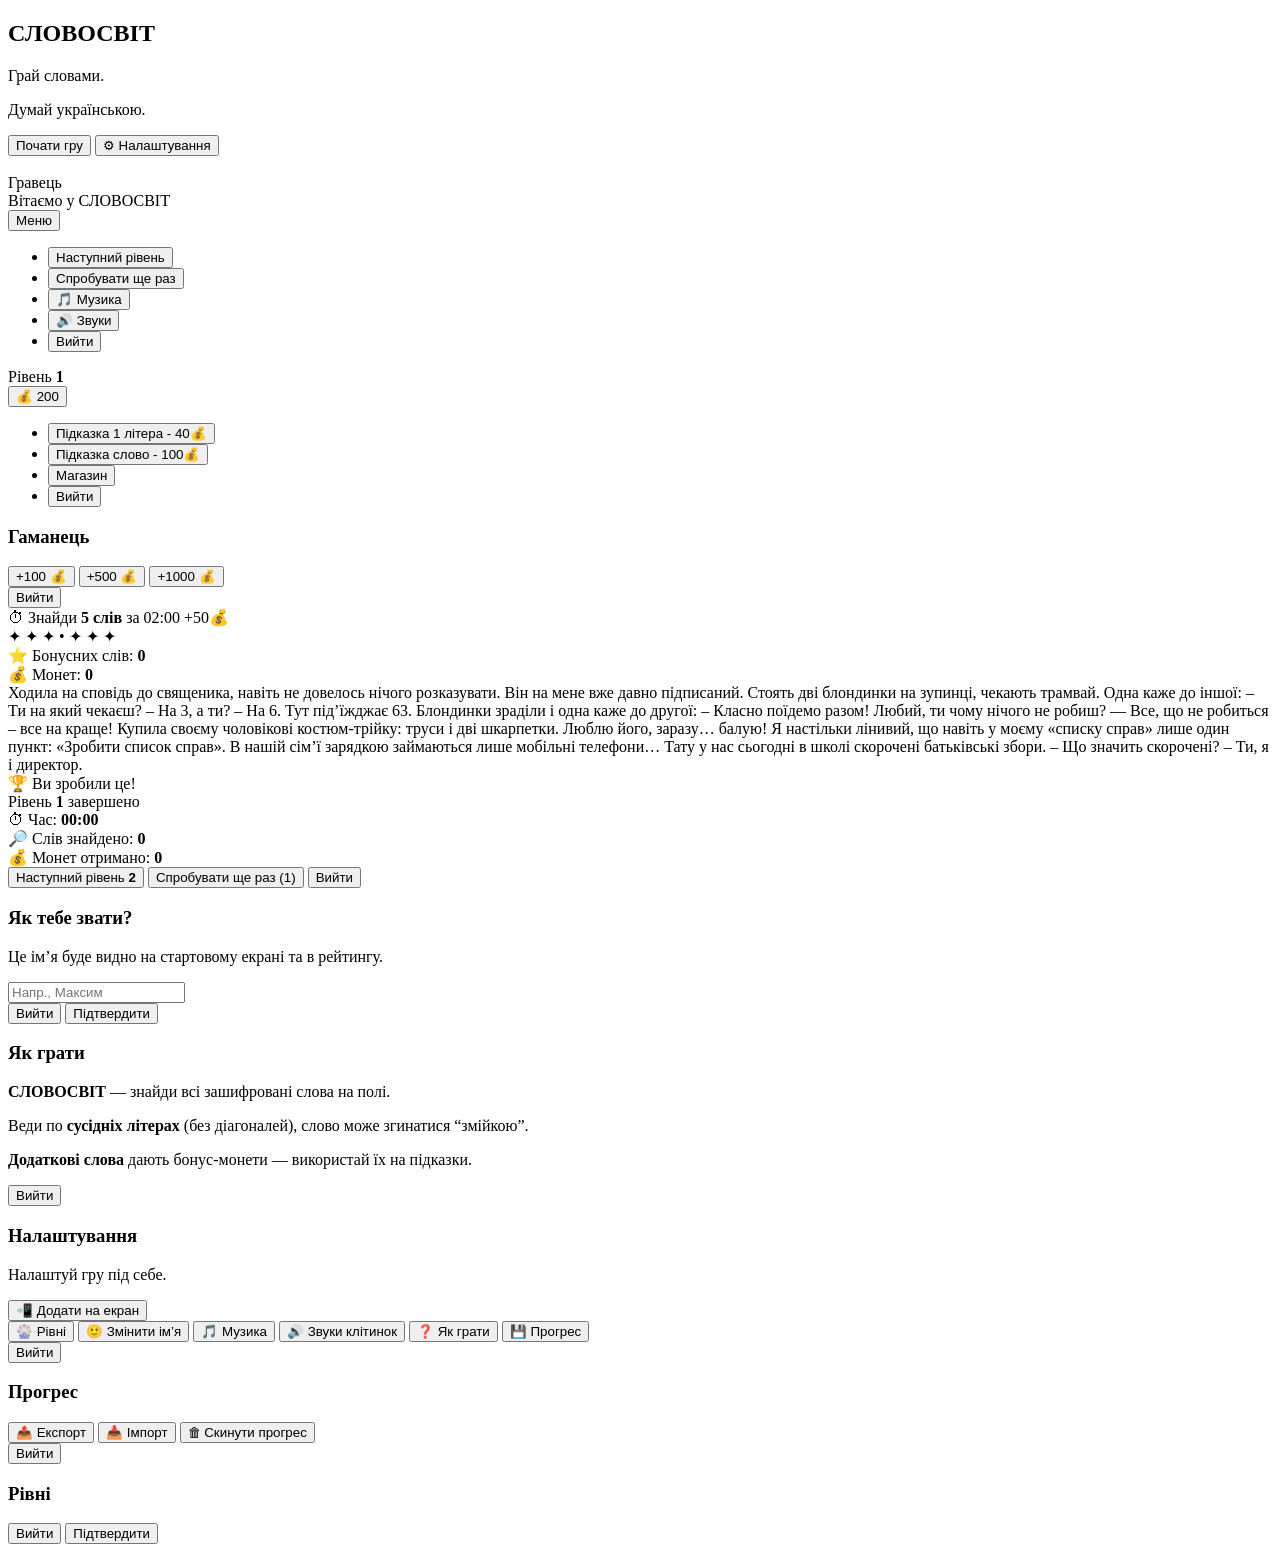
==== index.html @ f5adc212 "Add files via upload" ====
<!DOCTYPE html>
<html lang="uk">

<head>
  <base href="/slovosvit/">
  <link rel="manifest" href="manifest.json">
  <link rel="icon" href="icon-192-v2.png">
  <link rel="apple-touch-icon" href="icon-192-v2.png">
  <meta name="theme-color" content="#111111">
  <meta name="viewport" content="width=device-width, initial-scale=1, viewport-fit=cover">
  <meta name="mobile-web-app-capable" content="yes">
  <meta name="apple-mobile-web-app-status-bar-style" content="black">
  <meta charset="UTF-8">
  <title>СЛОВОСВІТ</title>
  <meta name="viewport" content="width=device-width, initial-scale=1">
  <link rel="stylesheet" href="./style.css">
</head>

<body>
  <main class="app" aria-label="СЛОВОСВІТ — гра з пошуку слів">
   
    <section id="menu-screen" class="screen active" aria-label="Головне меню">
      <div class="game-wrapper">

       
        <header class="menu-header">
          <div class="ornament ornament-top"></div>

          <h1 class="title">СЛОВОСВІТ</h1>

          <p class="subtitle line1">Грай словами.</p>
          <p class="subtitle line2">Думай українською.</p>
        </header>

        <nav class="menu-actions" aria-label="Меню дій">
          <div class="ornament"></div>

          <button id="startGameBtn" type="button" class="menu-btn primary">Почати гру</button>
          <button id="settingsBtn" type="button" class="menu-btn ghost"><span class="icon">⚙</span>
            Налаштування</button>
          <div class="ornament"></div>

        </nav>


       
        <section class="profile-card" aria-label="Профіль">

          <img src="./assets/ui/house.png" alt="" class="profile-house">

          <div class="profile-text">
            <div class="profile-name" id="playerName">Гравець</div>
            <div class="profile-sub">Вітаємо у СЛОВОСВІТ</div>
          </div>

        </section>


        <div class="ornament ornament-bottom"></div>
      </div>
    </section>



    <section id="game-screen" class="screen">
      <div class="game-wrapper">
       
        <header class="panel top-bar">

          <div class="top-left">
            <button class="menu-btn chip top-mini">Меню</button>
            <ul class="dropdown">
              <li><button id="nextLevelBtn" class="btn">Наступний рівень</button></li>
              <li><button id="retryLevelBtn" class="btn">Спробувати ще раз</button></li>
              <li><button id="gameToggleMusicBtn" class="btn">🎵 Музика</button></li>
              <li><button id="gameToggleUiSoundBtn" class="btn">🔊 Звуки</button></li>
              <li><button id="exitBtn" class="exit-btn">Вийти</button></li>
            </ul>


          </div>
          <div class="level">
            Рівень&nbsp;<strong id="levelNum">1</strong>
          </div>


          <div class="top-right">
            <div class="coins-menu">
              <button class="coins-btn menu-btn chip top-mini">💰 <span id="coins">200</span></button>
              <ul class="dropdown">
                <li><button id="hintBtn" class="btn">Підказка 1 літера - 40💰</button></li>
                <li><button id="hintWordBtn" class="btn">Підказка слово - 100💰</button></li>
                <li><button id="shopBtn" class="btn">Магазин</button></li>
                <li><button id="exitBtn2" class="exit-btn">Вийти</button></li>
              </ul>


              <div id="shopModal" class="shop-pop hidden">
                <div class="shop-pop-card">
                  <h3>Гаманець</h3>

                  <div class="shop-list">
                    <button type="button" class="btn shop-pack" data-coins="100">
                      +100 💰
                    </button>

                    <button type="button" class="btn shop-pack" data-coins="500">
                      +500 💰
                    </button>

                    <button type="button" class="btn shop-pack" data-coins="1000">
                      +1000 💰
                    </button>
                  </div>

                  <div class="modal-actions">
                    <button id="closeShopBtn" type="button" class="exit-btn">Вийти</button>

                  </div>



                </div>
              </div>
        </header>

      
        <div class="panel goal" id="goalBlock">
          <div id="goalText" class="goal-row">
            <span class="goal-left">⏱ Знайди <strong>5 слів</strong> за</span>
            <span id="timer" class="goal-timer">02:00</span>
            <span class="goal-right">+50💰</span>
          </div>

        </div>


        <div id="bonusWordNotice" class="bonus-word-notice"></div>
        <div class="goal-ornament" aria-hidden="true">
          <div class="goal-ornament__track">
            ✦ ✦ ✦
            <span class="sep" id="gridSep">•</span>
            ✦ ✦ ✦
          </div>
        </div>

        <div class="game-card">
          <div id="grid" class="grid"></div>
        </div>

        <div class="goal-stats">
          <div class="stat">⭐ Бонусних слів: <strong id="bonusWordsFound">0</strong></div>
          <div class="stat">💰 Монет: <strong id="coinsEarned">0</strong></div>
        </div>


      
        <div class="ad-space">
          <div class="ticker">
            <div class="ticker__track" id="adTickerTrack">
              <span>Ходила на сповідь до священика, навіть не довелось нічого розказувати. Він на мене вже давно
                підписаний.</span>
              <span>Стоять дві блондинки на зупинці, чекають трамвай. Одна каже до іншої: – Ти на який чекаєш? – На 3, а
                ти? – На 6. Тут під’їжджає 63. Блондинки зраділи і одна каже до другої: – Класно поїдемо разом!</span>
              <span>Любий, ти чому нічого не робиш? — Все, що не робиться – все на краще!</span>
              <span>Купила своєму чоловікові костюм-трійку: труси і дві шкарпетки. Люблю його, заразу… балую!</span>
              <span>Я настільки лінивий, що навіть у моєму «списку справ» лише один пункт: «Зробити список
                справ».</span>
              <span>В нашій сім’ї зарядкою займаються лише мобільні телефони…</span>
              <span>Тату у нас сьогодні в школі скорочені батьківські збори. – Що значить скорочені? – Ти, я і
                директор.</span>
            </div>
          </div>
        </div>

      </div>
    </section>

  
    <section id="result-screen" class="screen" aria-label="Результат рівня">
      <div class="game-wrapper">
        <div class="result-wrapper">

          <div class="result-title">
            <div class="result-title-main">🏆 Ви зробили це!</div>
            <div class="result-level-done">Рівень <strong id="resultLevelNum">1</strong> завершено</div>
          </div>

          <div class="result-stats">
            <div class="row"><span>⏱ Час:</span> <strong id="resultTime">00:00</strong></div>
            <div class="row"><span>🔎 Слів знайдено:</span> <strong id="resultFound">0</strong></div>
            <div class="row"><span>💰 Монет отримано:</span> <strong id="resultEarned">0</strong></div>
          </div>

          <div class="result-actions">
            <button id="resultNextBtn" class="menu-btn primary result-big">
              Наступний рівень <strong id="resultNextLevelNum">2</strong>
            </button>
            <button id="resultRetryBtn" class="menu-btn ghost result-secondary">
              Спробувати ще раз (<span id="resultRetryLevelNum">1</span>)
            </button>
            <button id="resultExitBtn" class="exit-btn">Вийти</button>
          </div>

        </div>

        <div class="ad-space"></div>
    </section>

    </main>

    <audio id="bgm" preload="auto"></audio>

    <script type="module" src="./main.js"></script>

  <div id="nameModal" class="modal hidden" role="dialog" aria-modal="true" aria-label="Введіть ім’я">
    <div class="modal-card">
      <h3>Як тебе звати?</h3>
      <p>Це ім’я буде видно на стартовому екрані та в рейтингу.</p>

      <input id="nameInput" type="text" placeholder="Напр., Максим" maxlength="20" />
      <div class="modal-actions">
        <button id="cancelNameBtn" type="button" class="exit-btn">Вийти</button>

        <button id="saveNameBtn" class="menu-btn primary small">Підтвердити</button>
      </div>
    </div>

  </div>

  <div id="howToPlayModal" class="modal hidden" role="dialog" aria-modal="true" aria-label="Як грати">
    <div class="modal-card">
      <h3>Як грати</h3>

      <p><strong>СЛОВОСВІТ</strong> — знайди всі зашифровані слова на полі.</p>

      <p>
        Веди по <strong>сусідніх літерах</strong> (без діагоналей),
        слово може згинатися “змійкою”.
      </p>

      <p>
        <strong>Додаткові слова</strong> дають бонус-монети —
        використай їх на підказки.
      </p>

      <div class="modal-actions">
        <button id="closeHowToPlayBtn" type="button" class="exit-btn">Вийти</button>
      </div>
    </div>
  </div>


  <div id="settingsModal" class="modal hidden" role="dialog" aria-modal="true" aria-label="Налаштування">
    <div class="modal-card">
      <h3>Налаштування</h3>
      <p>Налаштуй гру під себе.</p>
      <button id="installBtn" type="button" class="menu-btn ghost">
        📲 Додати на екран
      </button>

      <div class="settings-list">
        <button id="levelsBtn" type="button" class="btn">🎡 Рівні</button>
        <button id="changeNameBtn" type="button" class="btn">🙂 Змінити ім’я</button>
        <button id="toggleMusicBtn" type="button" class="btn">
          🎵 Музика
        </button>

        <button id="toggleUiSoundBtn" type="button" class="btn">
          🔊 Звуки клітинок
        </button>

        <button id="howToPlayBtn" type="button" class="btn">❓ Як грати</button>
        <button id="progressBtn" type="button" class="btn">
          💾 Прогрес
        </button>
      </div>


      <div class="modal-actions">
        <button id="closeSettingsBtn" class="exit-btn">Вийти</button>

      </div>
    </div>
  </div>
  <div id="progressModal" class="modal hidden">
    <div class="modal-card">
      <h3>Прогрес</h3>

      <div class="settings-list">
        <button id="exportProgressBtn" class="btn">📤 Експорт</button>
        <button id="importProgressBtn" class="btn">📥 Імпорт</button>
        <button id="resetProgressBtn" class="btn">🗑 Скинути прогрес</button>
        <input id="importProgressInput" type="file" accept="application/json,.json" hidden>
      </div>

      <div class="modal-actions">
        <button id="closeProgressModal" class="exit-btn">Вийти</button>
      </div>
    </div>
  </div>


  <div id="levelWheelModal" class="modal hidden" role="dialog" aria-modal="true" aria-label="Вибір рівня">
    <div class="modal-card">
      <h3>Рівні</h3>

      <div id="levelWheel" class="level-wheel"></div>

      <div class="modal-actions">
        <button id="closeLevelWheelBtn" type="button" class="exit-btn">Вийти</button>
        <button id="confirmLevelBtn" type="button" class="menu-btn primary small">Підтвердити</button>
      </div>
    </div>
  </div>

</body>

</html>
---- style.css ----
/* =========================================================
   RESET / BASE
   Базові налаштування для всієї гри
   ========================================================= */

* {
  box-sizing: border-box;
  -webkit-tap-highlight-color: transparent;

}

html {
  overflow-y: scroll;
}

body {
  margin: 0;
  font-family: system-ui, -apple-system, BlinkMacSystemFont, sans-serif;
  background: #ffffff;
  color: #020617;
  overflow-x: hidden;
}




/* =========================================================
   BUTTONS (базовий стиль кнопок)
   ========================================================= */
button {
  border: none;
  font: inherit;
  cursor: pointer;
  background: none;
  color: inherit;
}



.top-mini {
  width: 110px;
  min-width: 110px;
  text-align: center;
  font-variant-numeric: tabular-nums;
}


button:active {
  transform: scale(0.96);
}

/* =========================================================
   APP / SCREENS
   ========================================================= */

.app {
  min-height: 100svh;

}

.screen {
  display: none;
  width: 100%;
  padding: 0;
}

.screen.active {
  display: flex;
  justify-content: center;
  align-items: stretch;
  min-height: 100svh;
}

.coin-fly {
  position: fixed;
  left: 0;
  top: 0;
  z-index: 9999;
  pointer-events: none;

  will-change: transform, opacity;
  transform: translate(0, 0);
}



@media (max-width: 520px) {

  #menu-screen .game-wrapper,
  #game-screen .game-wrapper,
  #result-screen .game-wrapper {
    min-height: 100svh;
    height: 100svh;
  }

  header.panel {
    flex: 0 0 auto;
  }

  .panel.goal {
    flex: 0 0 auto;
  }

  .game-card {
    flex: 1 1 auto;
    display: flex;
    align-items: center;
    justify-content: center;
  }

  .ad-space {
    flex: 0 0 56px;
  }
}

.goal-reward {
  margin-left: 8px;
  font-weight: 800;
  color: #1f334a;
  opacity: 0.9;
}


@media (min-width: 521px) {

  #menu-screen .game-wrapper,
  #game-screen .game-wrapper,
  #result-screen .game-wrapper {
    height: min(92svh, 760px);
    max-height: min(92svh, 760px);
  }

  header.panel {
    flex: 0 0 auto;
  }

  .panel.goal {
    flex: 0 0 auto;
  }

  .goal-stats {
    flex: 0 0 auto;
  }

  .ad-space {
    flex: 0 0 56px;
  }

  .game-card {
    flex: 1 1 auto;
    display: flex;
    align-items: center;
    justify-content: center;
  }
}



/* =========================================================
   TOP BAR
   ========================================================= */
header.panel {
  padding: 14px;

  display: flex;
  align-items: center;
  justify-content: space-between;
}

.top-left,
.top-right {
  display: flex;
  align-items: center;
  gap: 10px;
  position: relative;
}

/* =========================================================
   DROPDOWN MENUS
   ========================================================= */

.dropdown {
  position: absolute;
  top: calc(100% + 10px);

  background: url("./assets/ui/Menu_Finish1.png") center / 100% 100% no-repeat;
  border: none;
  border-radius: 22px;

  padding: 14px 14px;
  list-style: none;
  margin: 0;

  box-shadow: 0 18px 36px rgba(0, 0, 0, 0.22);
  z-index: 9999;


  width: clamp(240px, 72vw, 340px);

  opacity: 0;
  transform: translateY(-6px);
  pointer-events: none;
  transition: opacity 0.12s ease, transform 0.12s ease;
}

.dropdown .exit-btn {
  width: 160px;
  margin-top: 6px;
}



.top-left.open>.dropdown {
  left: 0;
  opacity: 1;
  transform: translateY(0);
  pointer-events: auto;
}

.coins-menu.open>.dropdown {
  right: 0;
  opacity: 1;
  transform: translateY(0);
  pointer-events: auto;
}

.dropdown li {
  margin: 4px 0;
}

/* =========================================================
   GOAL (ціль рівня)
   ========================================================= */

.panel.goal {
  padding: 10px 16px;
  background: transparent;
  border: none;
}

/* =========================================================
   GOAL ORNAMENT TICKER (бігуча стрічка орнаменту)
   ========================================================= */

.goal-ornament {
  height: 16px;
  margin-top: 4px;
  overflow: hidden;
  opacity: 0.35;
  position: relative;
  z-index: 1;
  pointer-events: none;
}

.goal-ornament__track {
  white-space: nowrap;
  will-change: transform;
  animation: goalOrnamentMove 9s linear infinite;
  padding-left: 100%;
  font-weight: 900;
  letter-spacing: 2px;
  color: #1f334a;
}

.goal-ornament__track .sep {
  margin: 0 18px;
  opacity: 0.6;
}

@keyframes goalOrnamentMove {
  0% {
    transform: translateX(0);
  }

  100% {
    transform: translateX(-100%);
  }
}


.panel.goal:has(#goalText:not(:empty)) .goal-ornament,
.panel.goal:has(#bonusWordNotice.show) .goal-ornament {
  opacity: 0;
}


.goal #goalText {
  transition: opacity 0.3s ease;
}

.goal-done {
  display: inline-block;
  white-space: normal;

  line-height: 1.1;
  max-width: 100%;
}

@media (max-width: 520px) {
  .panel.goal {
    font-size: 15px;
    min-height: 48px;

  }

  .goal-done {
    display: block;
  }
}

@media (max-width: 520px) {
  .goal-stats {
    font-size: 13px;
  }
}


.panel.goal {
  transition: opacity .25s ease;
}

.goal-msg {
  margin-left: 6px;
  font-weight: 900;
  color: #1f334a;
}

.goal-row {
  display: inline-flex;
  align-items: center;
  justify-content: center;
  gap: 2px;
  white-space: nowrap;
}


.goal-left,
.goal-right {
  white-space: nowrap;
}

.goal-left {
  margin-right: 0;
}

.goal-right {
  margin-left: 0;
}




.goal-timer {
  width: 46px;

  text-align: center;
  font-variant-numeric: tabular-nums;
  font-weight: 900;
  color: #1f334a;
}


.bonus-word-notice {
  height: 30px;
  min-height: 30px;

  display: flex;
  align-items: center;
  justify-content: center;

  text-align: center;
  font-size: 16px;
  font-weight: 800;
  line-height: 1;

  color: #1f334a;
  opacity: 0;
  transition: opacity .2s ease;

  overflow: hidden;
  white-space: nowrap;
  text-overflow: ellipsis;
}

.goal-stats {
  display: grid;

  grid-template-columns: 1fr 1fr;

  gap: 10px;
  padding: 6px 14px 10px;
  font-size: 14px;
  font-weight: 800;
  color: #1f334a;
  opacity: 0.92;
}

.goal-stats .stat {
  width: 170px;
  height: 38px;
  margin: 0 auto;

  display: flex;
  align-items: center;
  justify-content: center;

  background: url("./assets/ui/goal-stats.png") no-repeat center/100% 100%;

  font-weight: 900;
  color: #1f334a;

  white-space: nowrap;
}



.bonus-word-notice.show {
  opacity: 1;
  text-shadow:
    0 0 6px rgba(37, 99, 235, 0.35),
    0 0 12px rgba(37, 99, 235, 0.25);
}



/* =========================================================
   GRID (ігрове поле)
   ========================================================= */

.game-card {
  flex: 1 1 auto;
  display: flex;
  align-items: center;
  justify-content: center;
  touch-action: none;
}

.grid {
  display: grid;
  place-content: center;
  max-width: 100%;
  max-height: 100%;
  margin: auto;
}



.cell {
  aspect-ratio: 1 / 1;
  border-radius: 14px;
  background: #efe4cf;
  display: flex;
  align-items: center;
  justify-content: center;
  font-size: 20px;
  font-weight: 700;

  user-select: none;
  -webkit-user-select: none;
  touch-action: none;
}


.cell.active,
.cell.hint {
  background: linear-gradient(135deg, #facc15, #fde68a);
}

.cell.locked {
  background: linear-gradient(135deg, #38bdf8, #2563eb);
}

/* =========================================================
   MENU SCREEN
   ========================================================= */

#menu-screen .game-wrapper {
  padding: 16px;
}

#menu-screen h1 {
  font-size: 32px;
  margin: 18px 0 10px;
  text-align: center;
  letter-spacing: 2px;
  font-weight: 900;
  color: #1f334a;
  text-transform: uppercase;
  text-shadow:
    0 1px 0 rgba(255, 255, 255, 0.6),
    0 3px 8px rgba(0, 0, 0, 0.12);
}

.menu-header {
  text-align: center;
  padding-top: 28px;

}

.subtitle {
  margin: 4px 0;
  font-size: 15px;
  font-weight: 600;
  color: #475569;
}

.subtitle.line1 {
  margin-top: 6px;
}

.subtitle.line2 {
  margin-top: 2px;
}


#menu-screen nav {
  display: flex;
  flex-direction: column;
  gap: 18px;
  padding: 36px 0 0;
  flex: 1;

}

/* =========================================================
   MENU BUTTONS (menu-btn variants)
   ========================================================= */

.menu-btn {
  display: block;
  width: 82%;
  margin: 0 auto;

  border-radius: 32px;
  padding: 0;

  height: 64px;

  font-size: 18px;
  font-weight: 800;

  background-size: 100% 100%;
  background-repeat: no-repeat;

  box-shadow: none;
}

.menu-btn.small {
  height: 52px;
  font-size: 16px;
}

.menu-btn.primary {
  background: url("./assets/ui/btn_primary_normal.png") no-repeat center;
  background-size: 100% 100%;

  border: none;
  border-radius: 28px;
  overflow: hidden;
}

.menu-btn.primary:active {
  background: url("./assets/ui/btn_primary_pressed.png") no-repeat center/100% 100%;
}

.menu-btn.primary:disabled {
  background: url("./assets/ui/btn_primary_disabled.png") no-repeat center/100% 100%;
}

.menu-btn.secondary {
  background: linear-gradient(180deg, #1b4aa8, #0f2f74);
  color: #ffffff;
  opacity: 0.95;
}

.menu-btn.ghost {
  background: url("./assets/ui/btn_secondary_normal.png") no-repeat center;
  background-size: 100% 100%;

  border: none;
  border-radius: 28px;
  overflow: hidden;
}

.menu-btn.ghost:active {
  background: url("./assets/ui/btn_secondary_pressed.png") no-repeat center/100% 100%;
}

.menu-btn.ghost:disabled {
  background: url("./assets/ui/btn_secondary_disabled.png") no-repeat center/100% 100%;
}

.hidden {
  display: none !important;
}

#levelWheelWrap:not(.hidden) {
  pointer-events: auto;
}

.modal {
  position: fixed;
  inset: 0;
  background: rgba(0, 0, 0, 0.45);

  display: flex;
  align-items: flex-start;

  justify-content: center;

  padding-top: 24px;

  z-index: 1000;
}

.modal-card {
  width: 100%;
  max-width: 380px;
  max-height: 85vh;
  overflow-y: auto;
  scrollbar-width: none;

  background: url("./assets/ui/Menu_Finish1.png") no-repeat center;
  background-size: 100% 100%;

  border: none;
  border-radius: 34px;
  overflow: hidden;

  padding: 22px 16px;
}

.modal-card::-webkit-scrollbar {
  display: none;
}

.modal-card h3 {
  margin: 6px 0 10px;
  font-size: 24px;
  font-weight: 900;
  letter-spacing: -0.2px;
}

.modal-card p {
  margin: 0 0 14px;
  color: #1f334a;
  opacity: 0.9;
  font-weight: 650;
  line-height: 1.35;
}



.modal-card input {
  width: 100%;
  height: 40px;
  border-radius: 14px;
  border: 2px solid rgba(212, 196, 169, 0.95);
  background: rgba(255, 255, 255, 0.7);
  padding: 0 12px;
  font-size: 16px;
  font-weight: 700;
  outline: none;
}

.modal-card input:focus {
  border-color: rgba(37, 99, 235, 0.55);
}

.settings-list {
  display: flex;
  flex-direction: column;
  gap: 14px;
  margin-top: 12px;
}



.ad-space {
  background: transparent;
  background-size: 100% auto;
  flex: 0 0 56px;
  height: 56px;
  min-height: 56px;
}


/* =========================================================
   MODAL ACTION BUTTONS
   Фікс контрасту кнопки "Далі" в модалці
   ========================================================= */

.modal-actions {
  margin-top: 14px;
  display: flex;
  gap: 10px;
  align-items: center;
}

.ticker {
  height: 100%;
  display: flex;
  align-items: center;
  overflow: hidden;
  border-top: 2px solid rgba(212, 196, 169, 0.9);
  background: transparent;
}

.ticker__track {
  white-space: nowrap;
  will-change: transform;
  animation: tickerMove 99s linear infinite;
  font-weight: 800;
  color: #1f334a;
  padding-left: 100%;
}

.ticker__track span {
  display: inline-block;
  margin-right: 240px;

}

@keyframes tickerMove {
  0% {
    transform: translateX(0);
  }

  100% {
    transform: translateX(-100%);
  }
}

/* =========================================================
   SHOP MODAL STYLES (як у меню)
   ========================================================= */
.shop-list {
  display: flex;
  flex-direction: column;
  gap: 6px;
  margin-top: 12px;
  margin-bottom: 12px;
}

.shop-pack {
  white-space: normal;
  font-size: 15px;
  line-height: 1.25;
  padding: 0 16px;
  text-align: center;
}

.shop-pack:active {
  transform: scale(0.96);
}

.shop-status {
  text-align: center;
  font-size: 14px;
  font-weight: 600;
  color: #475569;
  margin-bottom: 16px;
}

.muted {
  color: #475569;
  opacity: 0.8;
  font-size: 14px;
  margin-bottom: 20px;
}

/* =========================================================
   LEVEL WHEEL (барабан рівнів)
   ========================================================= */
.level-wheel {
  display: flex;
  gap: 12px;
  padding: 12px 8px;

  max-width: 100%;
  overflow-x: auto;
  overflow-y: hidden;

  scroll-behavior: smooth;
  -webkit-overflow-scrolling: touch;
  touch-action: pan-x;

  pointer-events: auto;
}


.level-wheel.hidden {
  display: none;
}

.level-wheel button {
  min-width: 52px;
  height: 46px;

  background: url("./assets/ui/btn_normal.png") no-repeat center;
  background-size: 100% 100%;

  border: none;
  border-radius: 16px;

  font-weight: 900;
  color: #1f334a;
}

.level-wheel button:hover {
  background: url("./assets/ui/btn_hover.png") no-repeat center/100% 100%;
}

.level-wheel button.current {
  background: url("./assets/ui/btn_pressed.png") no-repeat center/100% 100%;
  transform: scale(1.05);
}

.level-wheel button.locked {
  opacity: .35;
  filter: grayscale(1);
}

.level-wheel button.shake {
  animation: shakeBtn 0.35s ease;
}

@keyframes shakeBtn {
  0% {
    transform: translateX(0);
  }

  20% {
    transform: translateX(-6px);
  }

  40% {
    transform: translateX(6px);
  }

  60% {
    transform: translateX(-5px);
  }

  80% {
    transform: translateX(5px);
  }

  100% {
    transform: translateX(0);
  }
}

.level-wheel button.current {
  transform: scale(1.2);
  background: url("./assets/ui/btn_pressed.png") no-repeat center/100% 100%;
  color: #fff;
  border: none;
}


/* =========================
   RESULT SCREEN
   ========================= */
.result-wrapper {
  flex: 1;
  width: 100%;
  padding: 20px 16px;

  display: flex;
  flex-direction: column;
  align-items: center;
  justify-content: center;

  text-align: center;
}

#result-screen .game-wrapper {
  width: 100%;
  max-width: 420px;

  min-height: 100%;
  height: auto;
  flex: 1;

  background: url("./assets/ui/Menu_Finish.png") no-repeat center top;
  background-size: 100% 100%;

  border-radius: 28px;
  overflow: hidden;

  display: flex;
  flex-direction: column;
}

.result-title {
  font-size: 24px;
  font-weight: 1000;
  text-align: center;
  color: #1f334a;
  margin-bottom: 12px;
}

.result-stats {
  display: flex;
  flex-direction: column;
  gap: 16px;
  margin: 24px 0 28px;
  width: 100%;
}

.result-stats .row {
  display: flex;
  align-items: center;
  justify-content: center;

  width: 92%;
  margin: 0 auto;

  background: url("./assets/ui/goal-stats.png") no-repeat center/100% 100%;

  min-height: 48px;
  padding: 0 16px;

  font-weight: 900;
  color: #1f334a;

  gap: 10px;
}


.result-stats .row span:first-child {
  margin-right: 14px;
}


.result-stats .row strong {
  min-width: 36px;
  text-align: left;
}


#resultNextBtn {
  box-shadow: none;
}


.shop-pop {
  position: absolute;
  top: calc(100% + 10px);
  right: 0;
  z-index: 100;

  display: block;

  background: none;
  padding: 0;
}

.shop-pop-card {
  width: 320px;
  max-height: 70vh;
  overflow: auto;

  background: url("./assets/ui/Menu_Finish1.png") no-repeat center;
  background-size: 100% 100%;

  border-radius: 26px;
  padding: 18px 14px;

  display: flex;
  flex-direction: column;
  gap: 10px;
}

.shop-pop-card>* {
  margin: 0;
}

.shop-list {
  margin: 0;
}

/* =========================================================
   UNIFY BUTTONS (single system)
   ========================================================= */

.btn {
  width: 100%;
  margin: 0 auto;
  height: 48px;
  text-align: center;
  gap: 8px;

  background: url("./assets/ui/btn_modals.png") no-repeat center;
  background-size: 100% 100%;

  border: none;
  border-radius: 26px;
  overflow: hidden;

  font-weight: 800;
  color: #1f334a;

  display: flex;
  align-items: center;
  justify-content: center;
}

.btn:active {
  transform: scale(0.98);
}

/* =========================================================
   EXIT BUTTON (one style, everywhere)
   ========================================================= */

.exit-btn {
  width: 180px;
  height: 52px;

  background: url("./assets/ui/btn_exit_normal.png") no-repeat center;
  background-size: 100% 100%;

  border: none;
  border-radius: 28px;
  overflow: hidden;

  font-weight: 900;
  font-size: 16px;
  color: #8a2c1e;
}

.exit-btn:active {
  background: url("./assets/ui/btn_exit_pressed.png") no-repeat center/100% 100%;
}

.exit-btn:disabled {
  background: url("./assets/ui/btn_exit_disabled.png") no-repeat center/100% 100%;
}

.top-mini {
  width: 96px;
  height: 40px;

  display: flex;
  align-items: center;
  justify-content: center;

  font-size: 14px;
  font-weight: 900;

  border-radius: 999px;
  text-align: center;
  font-variant-numeric: tabular-nums;
}

.modal-actions .exit-btn {
  margin-right: auto;
}

/* ================================
   MENU BACKGROUND (single image)
   ================================ */

#menu-screen .game-wrapper {
  width: 100%;
  max-width: 420px;
  min-height: 100%;
  height: auto;
  flex: 1;

  background: url("./assets/ui/menu_bg.png") no-repeat center top;
  background-size: 100% 100%;

  border-radius: 28px;
  overflow: hidden;

  display: flex;
  flex-direction: column;
}



.profile-card {
  position: relative;
  width: 100%;
  height: 170px;


  margin-top: 62px;

  display: flex;
  align-items: center;
  justify-content: center;
}


.profile-house {
  --houseW: clamp(150px, 36vw, 240px);
  width: var(--houseW);
  height: auto;

  position: absolute;
  left: 50%;
  top: 50%;

  transform: translate(calc(-1 * (var(--houseW) + 1px)), -50%);
}


.profile-text {
  position: absolute;
  left: 50%;

  top: 50%;
  transform: translateY(-50%);


  display: flex;
  flex-direction: column;

  align-items: flex-start;

  text-align: left;

}

.profile-name,
.profile-sub {
  margin: 4px 0;
  font-size: 15px;
  font-weight: 600;
  color: #475569;
}

/* ================================
   GAME BACKGROUND
   ================================ */

#game-screen .game-wrapper {
  width: 100%;
  max-width: 420px;
  min-height: 100%;
  height: auto;
  flex: 1;

  background: url("./assets/ui/game_bg.png") no-repeat center top;
  background-size: 100% 100%;

  border-radius: 28px;
  overflow: hidden;

  display: flex;
  flex-direction: column;
}

.level {
  width: 150px;
  height: 46px;

  display: flex;
  align-items: center;
  justify-content: center;

  background: url("./assets/ui/Level_normal.png") no-repeat center/100% 100%;

  font-weight: 900;
  color: #1f334a;
}

.section-divider {
  height: 2px;
  margin: 6px 14px;
  background: rgba(212, 196, 169, 0.8);
  border-radius: 2px;
  opacity: 0.6;
}



.top-bar {
  overflow: visible;
}


.menu-btn.chip,
.coins-btn.chip {
  background: url("./assets/ui/chip_normal.png") no-repeat center;
  background-size: 100% 100%;
  border: none;
  border-radius: 999px;
  overflow: hidden;

  height: 40px;
  min-width: 124px;

  padding: 0 18px;

  display: inline-flex;
  align-items: center;
  justify-content: center;
  gap: 10px;

  color: #fff;
  font-weight: 800;
}


.coins-btn .coins-value {
  min-width: 4ch;

  text-align: center;
  font-variant-numeric: tabular-nums;
}


.level-badge {
  background: url("./assets/ui/Level_normal.png") no-repeat center;
  background-size: 100% 100%;
  border: none;
  border-radius: 999px;
  overflow: hidden;

  height: 44px;
  min-width: 220px;
  padding: 0 18px;

  display: inline-flex;
  align-items: center;
  justify-content: center;

  color: #1f334a;
  font-weight: 900;
}


.dropdown {
  z-index: 50;
}

.result-actions {
  display: flex;
  flex-direction: column;
  align-items: center;
  gap: 16px;
  width: 100%;
}

.result-actions .menu-btn {
  width: 92%;
}

.result-actions .exit-btn {
  margin-top: 6px;
}



.result-title-main {
  font-size: 24px;
  font-weight: 1000;
  color: #1f334a;
}

.result-level-done {
  margin-top: 6px;
  font-size: 15px;
  font-weight: 700;
  opacity: 0.8;
}


.result-big {
  height: 64px;
  font-size: 18px;
}


.result-secondary {
  opacity: 0.85;
}


.result-actions .exit-btn {
  margin-top: 18px;
  opacity: 0.85;
}

@media (max-width: 520px) {
  .result-wrapper {
    padding: 16px 12px;
  }

  .result-stats {
    margin: 18px 0 22px;
  }

  .result-actions {
    gap: 12px;
  }

  .result-actions .exit-btn {
    margin-top: 10px;
  }
}

@keyframes trophyPop {
  0% {
    transform: scale(0.7);
    opacity: 0;
  }

  60% {
    transform: scale(1.1);
    opacity: 1;
  }

  100% {
    transform: scale(1);
  }
}

.result-title-main {
  animation: trophyPop .5s ease;
}
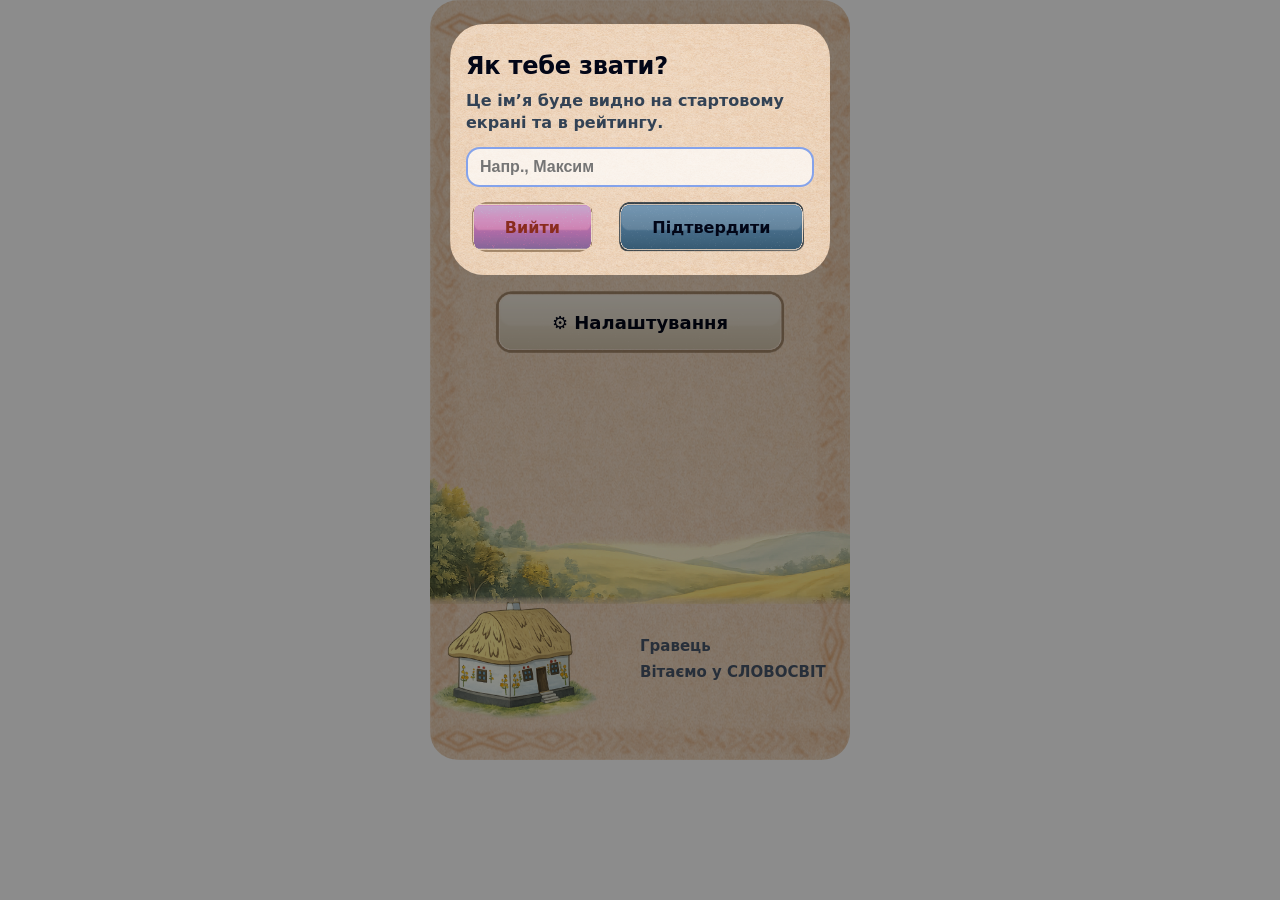
==== commit 09012f66: "Add files via upload" ====
--- a/index.html
+++ b/index.html
@@ -2,7 +2,7 @@
 <html lang="uk">
 
 <head>
-  <base href="/slovosvit/">
+  
   <link rel="manifest" href="manifest.json">
   <link rel="icon" href="icon-192-v2.png">
   <link rel="apple-touch-icon" href="icon-192-v2.png">
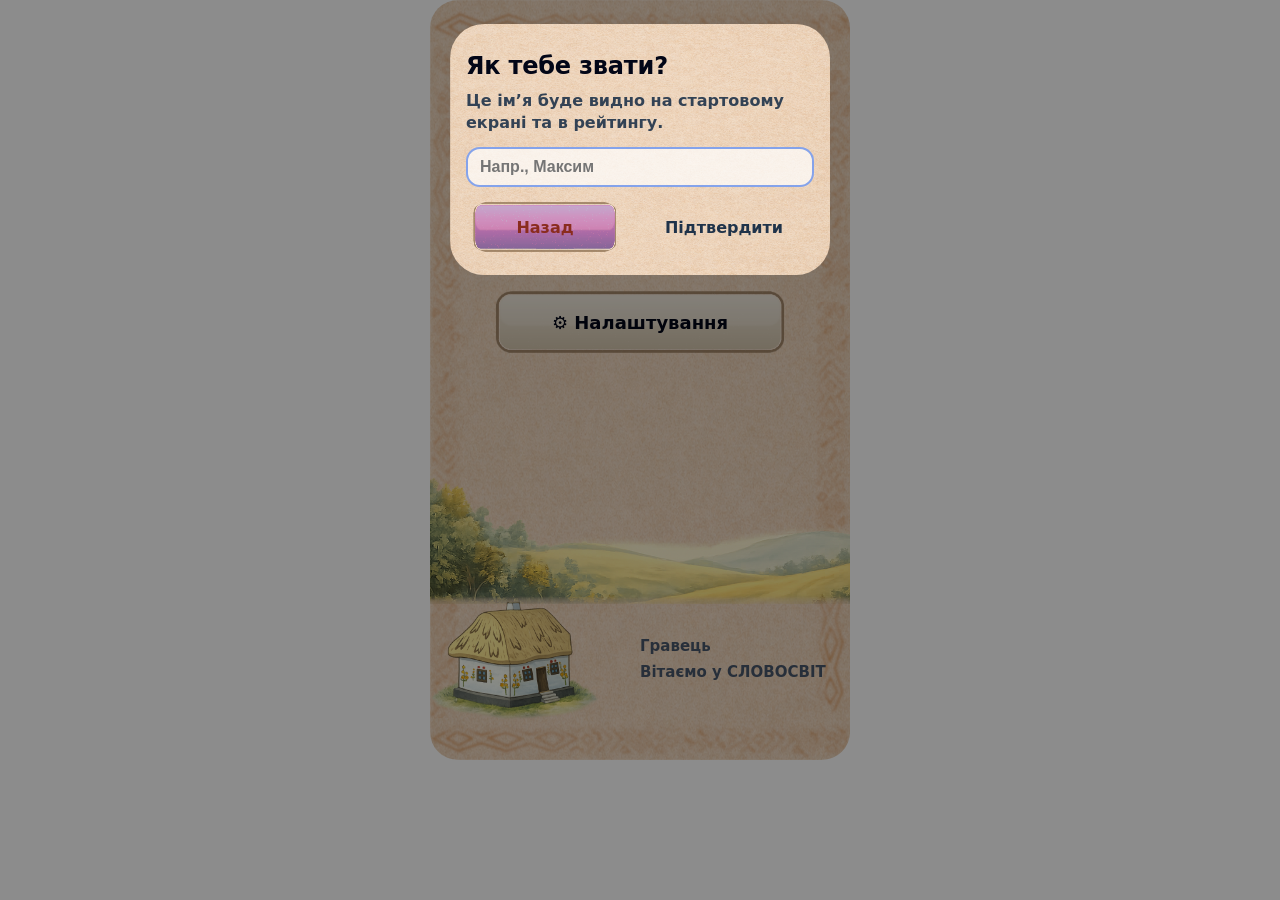
==== commit 1bcbdf65: "Add files via upload" ====
--- a/index.html
+++ b/index.html
@@ -12,8 +12,7 @@
   <meta name="apple-mobile-web-app-status-bar-style" content="black">
   <meta charset="UTF-8">
   <title>СЛОВОСВІТ</title>
-  <meta name="viewport" content="width=device-width, initial-scale=1">
-  <link rel="stylesheet" href="./style.css">
+   <link rel="stylesheet" href="./style.css">
 </head>
 
 <body>
@@ -70,11 +69,10 @@
           <div class="top-left">
             <button class="menu-btn chip top-mini">Меню</button>
             <ul class="dropdown">
-              <li><button id="nextLevelBtn" class="btn">Наступний рівень</button></li>
-              <li><button id="retryLevelBtn" class="btn">Спробувати ще раз</button></li>
-              <li><button id="gameToggleMusicBtn" class="btn">🎵 Музика</button></li>
-              <li><button id="gameToggleUiSoundBtn" class="btn">🔊 Звуки</button></li>
-              <li><button id="exitBtn" class="exit-btn">Вийти</button></li>
+              <li><button id="continueGameBtn" class="btn">▶ Продовжити гру</button></li>
+<li><button id="retryLevelBtn" class="btn">🔄 Спробувати ще раз</button></li>
+<li><button id="openSettingsFromGameBtn" class="btn">⚙ Налаштування</button></li>
+<li><button id="exitBtn" class="exit-btn">🚪 Вийти</button></li>
             </ul>
 
 
@@ -88,11 +86,17 @@
             <div class="coins-menu">
               <button class="coins-btn menu-btn chip top-mini">💰 <span id="coins">200</span></button>
               <ul class="dropdown">
-                <li><button id="hintBtn" class="btn">Підказка 1 літера - 40💰</button></li>
-                <li><button id="hintWordBtn" class="btn">Підказка слово - 100💰</button></li>
-                <li><button id="shopBtn" class="btn">Магазин</button></li>
-                <li><button id="exitBtn2" class="exit-btn">Вийти</button></li>
-              </ul>
+
+<li><button id="continueGameBtnCoins" class="btn">▶ Продовжити гру</button></li>
+
+<li><button id="hintBtn" class="btn">Підказка 1 літера - 40💰</button></li>
+
+<li><button id="hintWordBtn" class="btn">Підказка слово - 100💰</button></li>
+
+<li><button id="shopBtn" class="btn">Магазин</button></li>
+
+
+</ul>
 
 
               <div id="shopModal" class="shop-pop hidden">
@@ -220,9 +224,9 @@
 
       <input id="nameInput" type="text" placeholder="Напр., Максим" maxlength="20" />
       <div class="modal-actions">
-        <button id="cancelNameBtn" type="button" class="exit-btn">Вийти</button>
-
-        <button id="saveNameBtn" class="menu-btn primary small">Підтвердити</button>
+        <button id="cancelNameBtn" type="button" class="exit-btn">Назад</button>
+
+        <button id="saveNameBtn" class="confirm-btn">Підтвердити</button>
       </div>
     </div>
 
@@ -245,7 +249,7 @@
       </p>
 
       <div class="modal-actions">
-        <button id="closeHowToPlayBtn" type="button" class="exit-btn">Вийти</button>
+        <button id="closeHowToPlayBtn" type="button" class="exit-btn">Назад</button>
       </div>
     </div>
   </div>
@@ -260,25 +264,16 @@
       </button>
 
       <div class="settings-list">
-        <button id="levelsBtn" type="button" class="btn">🎡 Рівні</button>
-        <button id="changeNameBtn" type="button" class="btn">🙂 Змінити ім’я</button>
-        <button id="toggleMusicBtn" type="button" class="btn">
-          🎵 Музика
-        </button>
-
-        <button id="toggleUiSoundBtn" type="button" class="btn">
-          🔊 Звуки клітинок
-        </button>
-
-        <button id="howToPlayBtn" type="button" class="btn">❓ Як грати</button>
-        <button id="progressBtn" type="button" class="btn">
-          💾 Прогрес
-        </button>
-      </div>
-
-
-      <div class="modal-actions">
-        <button id="closeSettingsBtn" class="exit-btn">Вийти</button>
+  <button id="levelsBtn" type="button" class="btn">🎡 Рівні</button>
+  <button id="changeNameBtn" type="button" class="btn">🙂 Змінити ім’я</button>
+  <button id="soundMenuBtn" type="button" class="btn">🔊 Звуки</button>
+  <button id="howToPlayBtn" type="button" class="btn">❓ Як грати</button>
+  <button id="progressBtn" type="button" class="btn">💾 Прогрес</button>
+</div>
+
+
+      <div class="modal-actions">
+        <button id="closeSettingsBtn" class="exit-btn">Назад</button>
 
       </div>
     </div>
@@ -295,7 +290,7 @@
       </div>
 
       <div class="modal-actions">
-        <button id="closeProgressModal" class="exit-btn">Вийти</button>
+        <button id="closeProgressModal" class="exit-btn">Назад</button>
       </div>
     </div>
   </div>
@@ -308,11 +303,40 @@
       <div id="levelWheel" class="level-wheel"></div>
 
       <div class="modal-actions">
-        <button id="closeLevelWheelBtn" type="button" class="exit-btn">Вийти</button>
-        <button id="confirmLevelBtn" type="button" class="menu-btn primary small">Підтвердити</button>
-      </div>
-    </div>
-  </div>
+        <button id="closeLevelWheelBtn" type="button" class="exit-btn">Назад</button>
+        <button id="confirmLevelBtn" type="button" class="confirm-btn">Підтвердити</button>
+      </div>
+    </div>
+  </div>
+  <div id="soundModal" class="modal hidden" role="dialog" aria-modal="true" aria-label="Звуки">
+  <div class="modal-card">
+    <h3>Звуки</h3>
+
+    <button id="toggleMusicBtn" class="btn">
+      🎵 Музика
+    </button>
+
+    <div class="volume-block">
+      <label>🎵 Гучність музики</label>
+      <input type="range" id="musicVolume" min="0" max="1" step="0.05">
+    </div>
+
+    <button id="toggleUiSoundBtn" class="btn">
+      🔊 Звуки
+    </button>
+
+    <div class="volume-block">
+      <label>🔊 Гучність звуків</label>
+      <input type="range" id="uiVolume" min="0" max="1" step="0.05">
+    </div>
+
+    <div class="modal-actions">
+     <button id="closeSoundModalBtn" class="exit-btn">Назад</button>
+     <button id="exitSoundToMenuBtn" class="menu-btn primary small">Продовжити гру</button>
+    </div>
+
+  </div>
+</div>
 
 </body>
 
--- a/style.css
+++ b/style.css
@@ -1014,6 +1014,40 @@
 /* =========================================================
    EXIT BUTTON (one style, everywhere)
    ========================================================= */
+   /* =========================================================
+   CONFIRM BUTTON
+   ========================================================= */
+
+.confirm-btn {
+
+  min-width: 180px;
+  height: 52px;
+
+  padding: 0 22px;
+
+  background: url("./assets/ui/btn_confirm_normal.png") no-repeat center;
+  background-size: 100% 100%;
+
+  border: none;
+  border-radius: 28px;
+  overflow: hidden;
+
+  font-weight: 900;
+  font-size: 16px;
+  color: #1f334a;
+
+  display:flex;
+  align-items:center;
+  justify-content:center;
+}
+
+.confirm-btn:active {
+  background: url("./assets/ui/btn_confirm_pressed.png") no-repeat center/100% 100%;
+}
+
+.confirm-btn:disabled {
+  background: url("./assets/ui/btn_confirm_disabled.png") no-repeat center/100% 100%;
+}
 
 .exit-btn {
   width: 180px;
@@ -1323,4 +1357,16 @@
 
 .result-title-main {
   animation: trophyPop .5s ease;
+}
+.settings-list input[type="range"]{
+  width:100%;
+  margin-top:6px;
+  margin-bottom:12px;
+}
+.volume-block{
+margin:8px 0 14px;
+}
+
+.volume-block input{
+width:100%;
 }
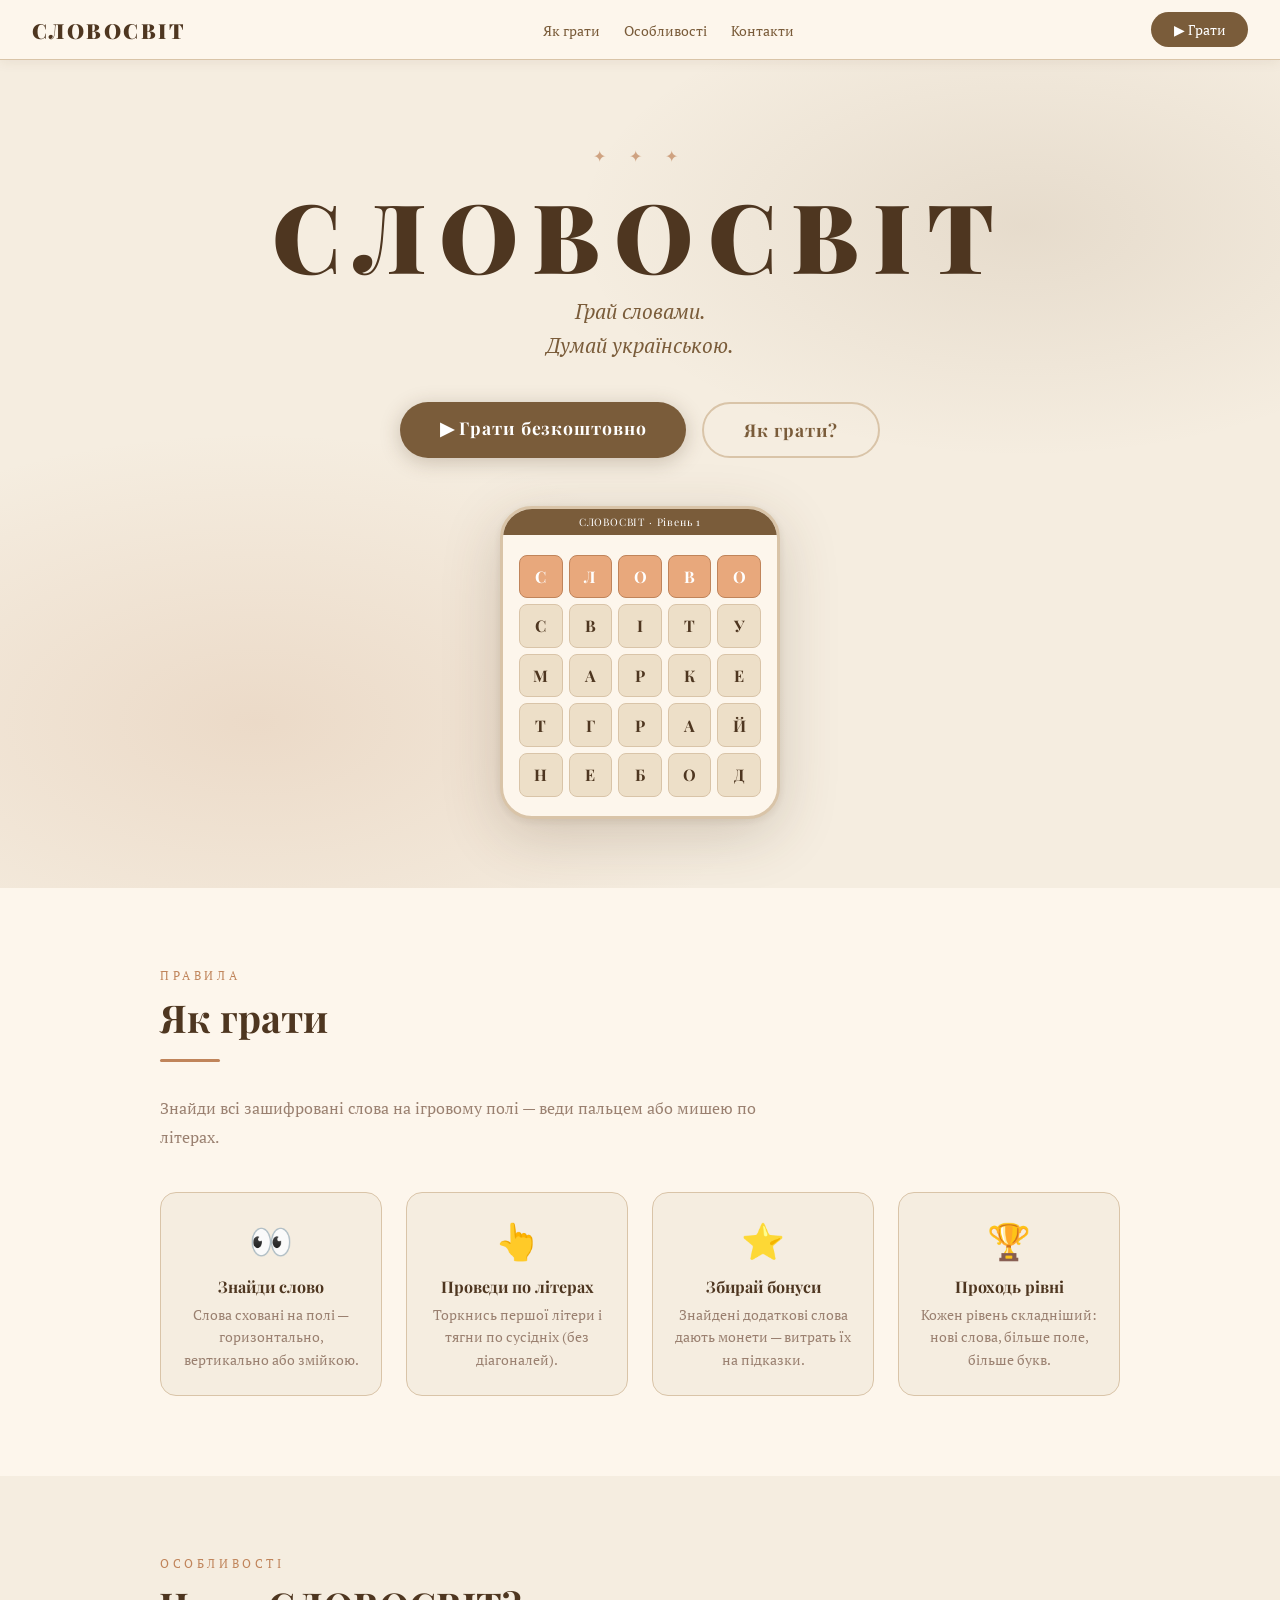
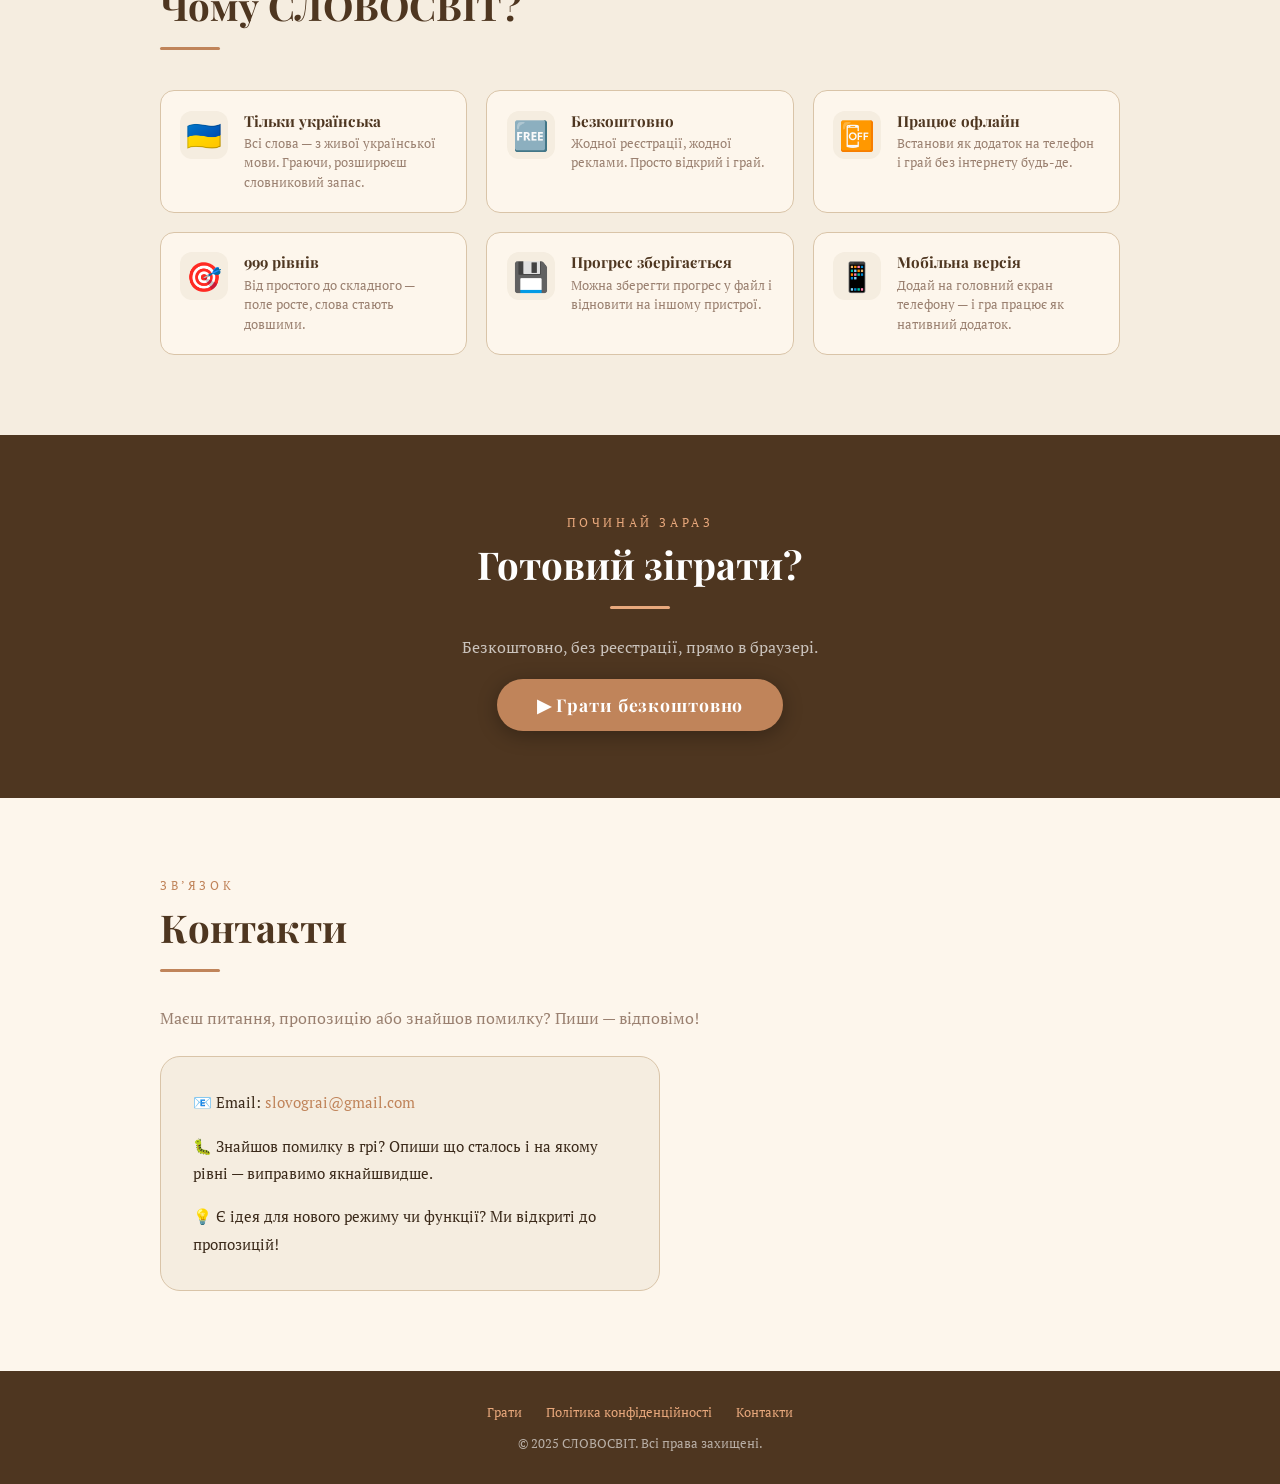
==== commit d33e6fae: "Add files via upload" ====
--- a/index.html
+++ b/index.html
@@ -1,343 +1,429 @@
-<!DOCTYPE html>
-<html lang="uk">
-
-<head>
-  
-  <link rel="manifest" href="manifest.json">
-  <link rel="icon" href="icon-192-v2.png">
-  <link rel="apple-touch-icon" href="icon-192-v2.png">
-  <meta name="theme-color" content="#111111">
-  <meta name="viewport" content="width=device-width, initial-scale=1, viewport-fit=cover">
-  <meta name="mobile-web-app-capable" content="yes">
-  <meta name="apple-mobile-web-app-status-bar-style" content="black">
-  <meta charset="UTF-8">
-  <title>СЛОВОСВІТ</title>
-   <link rel="stylesheet" href="./style.css">
-</head>
-
-<body>
-  <main class="app" aria-label="СЛОВОСВІТ — гра з пошуку слів">
-   
-    <section id="menu-screen" class="screen active" aria-label="Головне меню">
-      <div class="game-wrapper">
-
-       
-        <header class="menu-header">
-          <div class="ornament ornament-top"></div>
-
-          <h1 class="title">СЛОВОСВІТ</h1>
-
-          <p class="subtitle line1">Грай словами.</p>
-          <p class="subtitle line2">Думай українською.</p>
-        </header>
-
-        <nav class="menu-actions" aria-label="Меню дій">
-          <div class="ornament"></div>
-
-          <button id="startGameBtn" type="button" class="menu-btn primary">Почати гру</button>
-          <button id="settingsBtn" type="button" class="menu-btn ghost"><span class="icon">⚙</span>
-            Налаштування</button>
-          <div class="ornament"></div>
-
-        </nav>
-
-
-       
-        <section class="profile-card" aria-label="Профіль">
-
-          <img src="./assets/ui/house.png" alt="" class="profile-house">
-
-          <div class="profile-text">
-            <div class="profile-name" id="playerName">Гравець</div>
-            <div class="profile-sub">Вітаємо у СЛОВОСВІТ</div>
-          </div>
-
-        </section>
-
-
-        <div class="ornament ornament-bottom"></div>
-      </div>
-    </section>
-
-
-
-    <section id="game-screen" class="screen">
-      <div class="game-wrapper">
-       
-        <header class="panel top-bar">
-
-          <div class="top-left">
-            <button class="menu-btn chip top-mini">Меню</button>
-            <ul class="dropdown">
-              <li><button id="continueGameBtn" class="btn">▶ Продовжити гру</button></li>
-<li><button id="retryLevelBtn" class="btn">🔄 Спробувати ще раз</button></li>
-<li><button id="openSettingsFromGameBtn" class="btn">⚙ Налаштування</button></li>
-<li><button id="exitBtn" class="exit-btn">🚪 Вийти</button></li>
-            </ul>
-
-
-          </div>
-          <div class="level">
-            Рівень&nbsp;<strong id="levelNum">1</strong>
-          </div>
-
-
-          <div class="top-right">
-            <div class="coins-menu">
-              <button class="coins-btn menu-btn chip top-mini">💰 <span id="coins">200</span></button>
-              <ul class="dropdown">
-
-<li><button id="continueGameBtnCoins" class="btn">▶ Продовжити гру</button></li>
-
-<li><button id="hintBtn" class="btn">Підказка 1 літера - 40💰</button></li>
-
-<li><button id="hintWordBtn" class="btn">Підказка слово - 100💰</button></li>
-
-<li><button id="shopBtn" class="btn">Магазин</button></li>
-
-
-</ul>
-
-
-              <div id="shopModal" class="shop-pop hidden">
-                <div class="shop-pop-card">
-                  <h3>Гаманець</h3>
-
-                  <div class="shop-list">
-                    <button type="button" class="btn shop-pack" data-coins="100">
-                      +100 💰
-                    </button>
-
-                    <button type="button" class="btn shop-pack" data-coins="500">
-                      +500 💰
-                    </button>
-
-                    <button type="button" class="btn shop-pack" data-coins="1000">
-                      +1000 💰
-                    </button>
-                  </div>
-
-                  <div class="modal-actions">
-                    <button id="closeShopBtn" type="button" class="exit-btn">Вийти</button>
-
-                  </div>
-
-
-
-                </div>
-              </div>
-        </header>
-
-      
-        <div class="panel goal" id="goalBlock">
-          <div id="goalText" class="goal-row">
-            <span class="goal-left">⏱ Знайди <strong>5 слів</strong> за</span>
-            <span id="timer" class="goal-timer">02:00</span>
-            <span class="goal-right">+50💰</span>
-          </div>
-
-        </div>
-
-
-        <div id="bonusWordNotice" class="bonus-word-notice"></div>
-        <div class="goal-ornament" aria-hidden="true">
-          <div class="goal-ornament__track">
-            ✦ ✦ ✦
-            <span class="sep" id="gridSep">•</span>
-            ✦ ✦ ✦
-          </div>
-        </div>
-
-        <div class="game-card">
-          <div id="grid" class="grid"></div>
-        </div>
-
-        <div class="goal-stats">
-          <div class="stat">⭐ Бонусних слів: <strong id="bonusWordsFound">0</strong></div>
-          <div class="stat">💰 Монет: <strong id="coinsEarned">0</strong></div>
-        </div>
-
-
-      
-        <div class="ad-space">
-          <div class="ticker">
-            <div class="ticker__track" id="adTickerTrack">
-              <span>Ходила на сповідь до священика, навіть не довелось нічого розказувати. Він на мене вже давно
-                підписаний.</span>
-              <span>Стоять дві блондинки на зупинці, чекають трамвай. Одна каже до іншої: – Ти на який чекаєш? – На 3, а
-                ти? – На 6. Тут під’їжджає 63. Блондинки зраділи і одна каже до другої: – Класно поїдемо разом!</span>
-              <span>Любий, ти чому нічого не робиш? — Все, що не робиться – все на краще!</span>
-              <span>Купила своєму чоловікові костюм-трійку: труси і дві шкарпетки. Люблю його, заразу… балую!</span>
-              <span>Я настільки лінивий, що навіть у моєму «списку справ» лише один пункт: «Зробити список
-                справ».</span>
-              <span>В нашій сім’ї зарядкою займаються лише мобільні телефони…</span>
-              <span>Тату у нас сьогодні в школі скорочені батьківські збори. – Що значить скорочені? – Ти, я і
-                директор.</span>
-            </div>
-          </div>
-        </div>
-
-      </div>
-    </section>
-
-  
-    <section id="result-screen" class="screen" aria-label="Результат рівня">
-      <div class="game-wrapper">
-        <div class="result-wrapper">
-
-          <div class="result-title">
-            <div class="result-title-main">🏆 Ви зробили це!</div>
-            <div class="result-level-done">Рівень <strong id="resultLevelNum">1</strong> завершено</div>
-          </div>
-
-          <div class="result-stats">
-            <div class="row"><span>⏱ Час:</span> <strong id="resultTime">00:00</strong></div>
-            <div class="row"><span>🔎 Слів знайдено:</span> <strong id="resultFound">0</strong></div>
-            <div class="row"><span>💰 Монет отримано:</span> <strong id="resultEarned">0</strong></div>
-          </div>
-
-          <div class="result-actions">
-            <button id="resultNextBtn" class="menu-btn primary result-big">
-              Наступний рівень <strong id="resultNextLevelNum">2</strong>
-            </button>
-            <button id="resultRetryBtn" class="menu-btn ghost result-secondary">
-              Спробувати ще раз (<span id="resultRetryLevelNum">1</span>)
-            </button>
-            <button id="resultExitBtn" class="exit-btn">Вийти</button>
-          </div>
-
-        </div>
-
-        <div class="ad-space"></div>
-    </section>
-
-    </main>
-
-    <audio id="bgm" preload="auto"></audio>
-
-    <script type="module" src="./main.js"></script>
-
-  <div id="nameModal" class="modal hidden" role="dialog" aria-modal="true" aria-label="Введіть ім’я">
-    <div class="modal-card">
-      <h3>Як тебе звати?</h3>
-      <p>Це ім’я буде видно на стартовому екрані та в рейтингу.</p>
-
-      <input id="nameInput" type="text" placeholder="Напр., Максим" maxlength="20" />
-      <div class="modal-actions">
-        <button id="cancelNameBtn" type="button" class="exit-btn">Назад</button>
-
-        <button id="saveNameBtn" class="confirm-btn">Підтвердити</button>
-      </div>
-    </div>
-
-  </div>
-
-  <div id="howToPlayModal" class="modal hidden" role="dialog" aria-modal="true" aria-label="Як грати">
-    <div class="modal-card">
-      <h3>Як грати</h3>
-
-      <p><strong>СЛОВОСВІТ</strong> — знайди всі зашифровані слова на полі.</p>
-
-      <p>
-        Веди по <strong>сусідніх літерах</strong> (без діагоналей),
-        слово може згинатися “змійкою”.
-      </p>
-
-      <p>
-        <strong>Додаткові слова</strong> дають бонус-монети —
-        використай їх на підказки.
-      </p>
-
-      <div class="modal-actions">
-        <button id="closeHowToPlayBtn" type="button" class="exit-btn">Назад</button>
-      </div>
-    </div>
-  </div>
-
-
-  <div id="settingsModal" class="modal hidden" role="dialog" aria-modal="true" aria-label="Налаштування">
-    <div class="modal-card">
-      <h3>Налаштування</h3>
-      <p>Налаштуй гру під себе.</p>
-      <button id="installBtn" type="button" class="menu-btn ghost">
-        📲 Додати на екран
-      </button>
-
-      <div class="settings-list">
-  <button id="levelsBtn" type="button" class="btn">🎡 Рівні</button>
-  <button id="changeNameBtn" type="button" class="btn">🙂 Змінити ім’я</button>
-  <button id="soundMenuBtn" type="button" class="btn">🔊 Звуки</button>
-  <button id="howToPlayBtn" type="button" class="btn">❓ Як грати</button>
-  <button id="progressBtn" type="button" class="btn">💾 Прогрес</button>
-</div>
-
-
-      <div class="modal-actions">
-        <button id="closeSettingsBtn" class="exit-btn">Назад</button>
-
-      </div>
-    </div>
-  </div>
-  <div id="progressModal" class="modal hidden">
-    <div class="modal-card">
-      <h3>Прогрес</h3>
-
-      <div class="settings-list">
-        <button id="exportProgressBtn" class="btn">📤 Експорт</button>
-        <button id="importProgressBtn" class="btn">📥 Імпорт</button>
-        <button id="resetProgressBtn" class="btn">🗑 Скинути прогрес</button>
-        <input id="importProgressInput" type="file" accept="application/json,.json" hidden>
-      </div>
-
-      <div class="modal-actions">
-        <button id="closeProgressModal" class="exit-btn">Назад</button>
-      </div>
-    </div>
-  </div>
-
-
-  <div id="levelWheelModal" class="modal hidden" role="dialog" aria-modal="true" aria-label="Вибір рівня">
-    <div class="modal-card">
-      <h3>Рівні</h3>
-
-      <div id="levelWheel" class="level-wheel"></div>
-
-      <div class="modal-actions">
-        <button id="closeLevelWheelBtn" type="button" class="exit-btn">Назад</button>
-        <button id="confirmLevelBtn" type="button" class="confirm-btn">Підтвердити</button>
-      </div>
-    </div>
-  </div>
-  <div id="soundModal" class="modal hidden" role="dialog" aria-modal="true" aria-label="Звуки">
-  <div class="modal-card">
-    <h3>Звуки</h3>
-
-    <button id="toggleMusicBtn" class="btn">
-      🎵 Музика
-    </button>
-
-    <div class="volume-block">
-      <label>🎵 Гучність музики</label>
-      <input type="range" id="musicVolume" min="0" max="1" step="0.05">
-    </div>
-
-    <button id="toggleUiSoundBtn" class="btn">
-      🔊 Звуки
-    </button>
-
-    <div class="volume-block">
-      <label>🔊 Гучність звуків</label>
-      <input type="range" id="uiVolume" min="0" max="1" step="0.05">
-    </div>
-
-    <div class="modal-actions">
-     <button id="closeSoundModalBtn" class="exit-btn">Назад</button>
-     <button id="exitSoundToMenuBtn" class="menu-btn primary small">Продовжити гру</button>
-    </div>
-
-  </div>
-</div>
-
-</body>
-
-</html>+<!DOCTYPE html>
+<html lang="uk">
+<head>
+  <meta charset="UTF-8">
+  <meta name="viewport" content="width=device-width, initial-scale=1.0">
+  <title>СЛОВОСВІТ — гра з пошуку слів українською</title>
+  <meta name="description" content="СЛОВОСВІТ — безкоштовна гра з пошуку українських слів. Грай у браузері, без реєстрації.">
+  <meta property="og:title" content="СЛОВОСВІТ — українська гра слів">
+  <meta property="og:description" content="Безкоштовна гра пошуку українських слів у браузері">
+  <meta property="og:image" content="https://slovograi.github.io/icon-512.png">
+  <meta property="og:type" content="website">
+  <meta property="og:url" content="https://slovograi.github.io">
+  <link rel="icon" href="icon-192-v2.png">
+  <link rel="apple-touch-icon" href="icon-512.png">
+  <link rel="canonical" href="https://slovograi.github.io/">
+  <link rel="preconnect" href="https://fonts.googleapis.com">
+  <link rel="preconnect" href="https://fonts.gstatic.com" crossorigin>
+  <link rel="stylesheet" href="https://fonts.googleapis.com/css2?family=Playfair+Display:wght@400;700;900&family=PT+Serif:ital,wght@0,400;0,700;1,400&display=swap">
+  <style>
+    /* ── Змінні ── */
+    :root {
+      --bg:       #f5ede0;
+      --card:     #fdf6ec;
+      --brown:    #7a5c3a;
+      --brown-dk: #4e3620;
+      --accent:   #c0845a;
+      --accent2:  #e8a87c;
+      --text:     #3b2a1a;
+      --muted:    #9a8070;
+      --border:   #d9c4a8;
+      --green:    #6a9e6a;
+    }
+
+    *, *::before, *::after { box-sizing: border-box; margin: 0; padding: 0; }
+    html { scroll-behavior: smooth; }
+    body {
+      background: var(--bg);
+      font-family: 'PT Serif', Georgia, serif;
+      color: var(--text);
+      overflow-x: hidden;
+    }
+
+    /* ── Навігація ── */
+    nav {
+      position: sticky; top: 0; z-index: 100;
+      background: var(--card);
+      border-bottom: 1px solid var(--border);
+      display: flex; align-items: center; justify-content: space-between;
+      padding: .75rem 2rem;
+      box-shadow: 0 2px 12px rgba(90,60,30,.08);
+    }
+    .nav-logo {
+      font-family: 'Playfair Display', serif;
+      font-weight: 900; font-size: 1.3rem;
+      color: var(--brown-dk); letter-spacing: .12em;
+      text-decoration: none;
+    }
+    .nav-links { display: flex; gap: 1.5rem; list-style: none; }
+    .nav-links a { font-size: .9rem; color: var(--brown); text-decoration: none; transition: color .2s; }
+    .nav-links a:hover { color: var(--accent); }
+    .nav-play {
+      background: var(--brown); color: #fff;
+      padding: .5rem 1.4rem; border-radius: 50px;
+      font-family: 'PT Serif', serif; font-size: .9rem;
+      text-decoration: none; transition: background .2s;
+    }
+    .nav-play:hover { background: var(--brown-dk); }
+
+    /* ── Герой ── */
+    .hero {
+      min-height: 92vh;
+      display: flex; flex-direction: column;
+      align-items: center; justify-content: center;
+      text-align: center;
+      padding: 4rem 1.5rem 3rem;
+      position: relative; overflow: hidden;
+    }
+    .hero::before {
+      content: '';
+      position: absolute; inset: 0;
+      background:
+        radial-gradient(ellipse 60% 50% at 20% 80%, rgba(192,132,90,.18) 0%, transparent 70%),
+        radial-gradient(ellipse 50% 40% at 80% 20%, rgba(122,92,58,.12) 0%, transparent 70%);
+      pointer-events: none;
+    }
+    .hero-ornament { font-size: 1rem; letter-spacing: .6rem; color: var(--accent); opacity: .7; margin-bottom: 1.2rem; }
+    .hero h1 {
+      font-family: 'Playfair Display', serif;
+      font-size: clamp(3rem, 10vw, 6rem);
+      font-weight: 900; color: var(--brown-dk);
+      letter-spacing: .15em; line-height: 1;
+      margin-bottom: .8rem;
+    }
+    .hero-sub { font-size: clamp(1rem, 3vw, 1.3rem); color: var(--brown); font-style: italic; margin-bottom: 2.5rem; line-height: 1.6; }
+    .hero-btns { display: flex; gap: 1rem; flex-wrap: wrap; justify-content: center; }
+
+    /* ── Кнопки ── */
+    .btn-primary {
+      background: var(--brown); color: #fff;
+      padding: .9rem 2.5rem; border-radius: 50px;
+      font-family: 'Playfair Display', serif; font-size: 1.1rem; font-weight: 700;
+      text-decoration: none; letter-spacing: .05em;
+      box-shadow: 0 4px 20px rgba(78,54,32,.25);
+      transition: background .2s, transform .15s;
+    }
+    .btn-primary:hover { background: var(--brown-dk); transform: translateY(-2px); }
+    .btn-ghost {
+      background: transparent; color: var(--brown);
+      padding: .9rem 2.5rem; border-radius: 50px;
+      font-family: 'Playfair Display', serif; font-size: 1.1rem; font-weight: 700;
+      text-decoration: none; letter-spacing: .05em;
+      border: 2px solid var(--border);
+      transition: border-color .2s, color .2s, transform .15s;
+    }
+    .btn-ghost:hover { border-color: var(--accent); color: var(--accent); transform: translateY(-2px); }
+
+    /* ── Макет телефону ── */
+    .phone-mockup {
+      margin-top: 3rem;
+      width: min(280px, 75vw);
+      background: var(--card);
+      border-radius: 32px;
+      border: 3px solid var(--border);
+      box-shadow: 0 16px 60px rgba(78,54,32,.2), 0 2px 8px rgba(78,54,32,.1);
+      overflow: hidden;
+    }
+    .phone-bar {
+      background: var(--brown); color: #fff;
+      font-size: .65rem; letter-spacing: .08em;
+      text-align: center; padding: .4rem;
+      font-family: 'Playfair Display', serif;
+    }
+    .phone-screen {
+      padding: 1.2rem 1rem;
+      display: grid;
+      grid-template-columns: repeat(5, 1fr);
+      gap: 6px;
+    }
+    .cell {
+      aspect-ratio: 1;
+      border-radius: 8px;
+      display: flex; align-items: center; justify-content: center;
+      font-family: 'Playfair Display', serif; font-weight: 700; font-size: 1rem;
+      color: var(--brown-dk);
+      background: #eddfc8;
+      border: 1.5px solid var(--border);
+      transition: background .3s;
+    }
+    .cell.lit  { background: var(--accent2); border-color: var(--accent); color: #fff; }
+    .cell.done { background: var(--green);   border-color: #4a7a4a;       color: #fff; }
+
+    /* ── Секції ── */
+    section { padding: 5rem 1.5rem; }
+    .section-inner { max-width: 960px; margin: 0 auto; }
+    .section-label { font-size: .75rem; letter-spacing: .3em; text-transform: uppercase; color: var(--accent); margin-bottom: .5rem; }
+    .section-title { font-family: 'Playfair Display', serif; font-size: clamp(1.6rem, 4vw, 2.4rem); color: var(--brown-dk); margin-bottom: 1rem; }
+    .section-desc  { font-size: 1rem; color: var(--muted); line-height: 1.8; max-width: 600px; }
+    .ornament-line { width: 60px; height: 3px; background: var(--accent); border-radius: 2px; margin: 1rem 0 2rem; }
+
+    /* ── Як грати ── */
+    #how { background: var(--card); }
+    .steps { display: grid; grid-template-columns: repeat(auto-fit, minmax(200px, 1fr)); gap: 1.5rem; margin-top: 2.5rem; }
+    .step {
+      background: var(--bg); border: 1px solid var(--border); border-radius: 16px;
+      padding: 1.5rem 1.2rem; text-align: center;
+      transition: transform .2s, box-shadow .2s;
+    }
+    .step:hover { transform: translateY(-4px); box-shadow: 0 8px 24px rgba(90,60,30,.1); }
+    .step-icon { font-size: 2.2rem; margin-bottom: .8rem; }
+    .step h3 { font-family: 'Playfair Display', serif; font-size: 1rem; color: var(--brown-dk); margin-bottom: .4rem; }
+    .step p  { font-size: .88rem; color: var(--muted); line-height: 1.6; }
+
+    /* ── Особливості ── */
+    .features { display: grid; grid-template-columns: repeat(auto-fit, minmax(240px, 1fr)); gap: 1.2rem; margin-top: 2.5rem; }
+    .feature {
+      display: flex; gap: 1rem; align-items: flex-start;
+      background: var(--card); border: 1px solid var(--border);
+      border-radius: 14px; padding: 1.2rem;
+    }
+    .feature-icon {
+      font-size: 1.8rem; flex-shrink: 0;
+      background: var(--bg); width: 48px; height: 48px;
+      border-radius: 12px; display: flex; align-items: center; justify-content: center;
+    }
+    .feature h3 { font-family: 'Playfair Display', serif; font-size: .95rem; color: var(--brown-dk); margin-bottom: .2rem; }
+    .feature p  { font-size: .82rem; color: var(--muted); line-height: 1.5; }
+
+    /* ── CTA ── */
+    #cta { background: var(--brown-dk); text-align: center; color: #fff; }
+    #cta .section-label  { color: var(--accent2); }
+    #cta .section-title  { color: #fff; }
+    #cta .section-desc   { color: rgba(255,255,255,.7); margin: 0 auto 2rem; }
+    #cta .btn-primary    { background: var(--accent); box-shadow: 0 4px 20px rgba(0,0,0,.3); }
+    #cta .btn-primary:hover { background: var(--accent2); }
+    #cta .ornament-line  { background: var(--accent2); margin: 1rem auto 1.5rem; }
+
+    /* ── Контакти ── */
+    #contact { background: var(--card); }
+    .contact-card {
+      background: var(--bg); border: 1px solid var(--border);
+      border-radius: 20px; padding: 2rem; max-width: 500px;
+    }
+    .contact-card p { font-size: .95rem; line-height: 1.8; color: var(--text); margin-bottom: 1rem; }
+    .contact-card p:last-child { margin-bottom: 0; }
+    .contact-card a { color: var(--accent); text-decoration: none; }
+    .contact-card a:hover { text-decoration: underline; }
+
+    /* ── Футер ── */
+    footer {
+      background: var(--brown-dk); color: rgba(255,255,255,.6);
+      text-align: center; padding: 2rem 1rem; font-size: .82rem;
+    }
+    footer a { color: var(--accent2); text-decoration: none; }
+    footer a:hover { text-decoration: underline; }
+    .footer-links { display: flex; gap: 1.5rem; justify-content: center; margin-bottom: .8rem; flex-wrap: wrap; }
+
+    /* ── Адаптив ── */
+    @media (max-width: 600px) {
+      nav { padding: .6rem 1rem; }
+      .nav-links { display: none; }
+      .hero { padding: 3rem 1rem 2rem; }
+    }
+
+    /* ── Анімації ── */
+    @keyframes fadeUp {
+      from { opacity: 0; transform: translateY(24px); }
+      to   { opacity: 1; transform: translateY(0); }
+    }
+    .hero h1       { animation: fadeUp .7s ease both; }
+    .hero-sub      { animation: fadeUp .7s .15s ease both; }
+    .hero-btns     { animation: fadeUp .7s .28s ease both; }
+    .phone-mockup  { animation: fadeUp .7s .4s ease both; }
+  </style>
+</head>
+<body>
+
+<!-- Навігація -->
+<nav>
+  <a class="nav-logo" href="#">СЛОВОСВІТ</a>
+  <ul class="nav-links">
+    <li><a href="#how">Як грати</a></li>
+    <li><a href="#features">Особливості</a></li>
+    <li><a href="#contact">Контакти</a></li>
+  </ul>
+  <a class="nav-play" href="./game.html">▶ Грати</a>
+</nav>
+
+<!-- Герой -->
+<section class="hero">
+  <div class="hero-ornament">✦ ✦ ✦</div>
+  <h1>СЛОВОСВІТ</h1>
+  <p class="hero-sub">Грай словами.<br>Думай українською.</p>
+  <div class="hero-btns">
+    <a class="btn-primary" href="./game.html">▶ Грати безкоштовно</a>
+    <a class="btn-ghost" href="#how">Як грати?</a>
+  </div>
+  <div class="phone-mockup">
+    <div class="phone-bar">СЛОВОСВІТ · Рівень 1</div>
+    <div class="phone-screen" id="demoGrid"></div>
+  </div>
+</section>
+
+<!-- Як грати -->
+<section id="how">
+  <div class="section-inner">
+    <div class="section-label">Правила</div>
+    <h2 class="section-title">Як грати</h2>
+    <div class="ornament-line"></div>
+    <p class="section-desc">Знайди всі зашифровані слова на ігровому полі — веди пальцем або мишею по літерах.</p>
+    <div class="steps">
+      <div class="step">
+        <div class="step-icon">👀</div>
+        <h3>Знайди слово</h3>
+        <p>Слова сховані на полі — горизонтально, вертикально або змійкою.</p>
+      </div>
+      <div class="step">
+        <div class="step-icon">👆</div>
+        <h3>Проведи по літерах</h3>
+        <p>Торкнись першої літери і тягни по сусідніх (без діагоналей).</p>
+      </div>
+      <div class="step">
+        <div class="step-icon">⭐</div>
+        <h3>Збирай бонуси</h3>
+        <p>Знайдені додаткові слова дають монети — витрать їх на підказки.</p>
+      </div>
+      <div class="step">
+        <div class="step-icon">🏆</div>
+        <h3>Проходь рівні</h3>
+        <p>Кожен рівень складніший: нові слова, більше поле, більше букв.</p>
+      </div>
+    </div>
+  </div>
+</section>
+
+<!-- Особливості -->
+<section id="features">
+  <div class="section-inner">
+    <div class="section-label">Особливості</div>
+    <h2 class="section-title">Чому СЛОВОСВІТ?</h2>
+    <div class="ornament-line"></div>
+    <div class="features">
+      <div class="feature">
+        <div class="feature-icon">🇺🇦</div>
+        <div>
+          <h3>Тільки українська</h3>
+          <p>Всі слова — з живої української мови. Граючи, розширюєш словниковий запас.</p>
+        </div>
+      </div>
+      <div class="feature">
+        <div class="feature-icon">🆓</div>
+        <div>
+          <h3>Безкоштовно</h3>
+          <p>Жодної реєстрації, жодної реклами. Просто відкрий і грай.</p>
+        </div>
+      </div>
+      <div class="feature">
+        <div class="feature-icon">📴</div>
+        <div>
+          <h3>Працює офлайн</h3>
+          <p>Встанови як додаток на телефон і грай без інтернету будь-де.</p>
+        </div>
+      </div>
+      <div class="feature">
+        <div class="feature-icon">🎯</div>
+        <div>
+          <h3>999 рівнів</h3>
+          <p>Від простого до складного — поле росте, слова стають довшими.</p>
+        </div>
+      </div>
+      <div class="feature">
+        <div class="feature-icon">💾</div>
+        <div>
+          <h3>Прогрес зберігається</h3>
+          <p>Можна зберегти прогрес у файл і відновити на іншому пристрої.</p>
+        </div>
+      </div>
+      <div class="feature">
+        <div class="feature-icon">📱</div>
+        <div>
+          <h3>Мобільна версія</h3>
+          <p>Додай на головний екран телефону — і гра працює як нативний додаток.</p>
+        </div>
+      </div>
+    </div>
+  </div>
+</section>
+
+<!-- CTA -->
+<section id="cta">
+  <div class="section-inner">
+    <div class="section-label">Починай зараз</div>
+    <h2 class="section-title">Готовий зіграти?</h2>
+    <div class="ornament-line"></div>
+    <p class="section-desc">Безкоштовно, без реєстрації, прямо в браузері.</p>
+    <a class="btn-primary" href="./game.html">▶ Грати безкоштовно</a>
+  </div>
+</section>
+
+<!-- Контакти -->
+<section id="contact">
+  <div class="section-inner">
+    <div class="section-label">Звʼязок</div>
+    <h2 class="section-title">Контакти</h2>
+    <div class="ornament-line"></div>
+    <p class="section-desc" style="margin-bottom:1.5rem">Маєш питання, пропозицію або знайшов помилку? Пиши — відповімо!</p>
+    <div class="contact-card">
+      <p>📧 Email: <a href="mailto:slovograi@gmail.com">slovograi@gmail.com</a></p>
+      <p>🐛 Знайшов помилку в грі? Опиши що сталось і на якому рівні — виправимо якнайшвидше.</p>
+      <p>💡 Є ідея для нового режиму чи функції? Ми відкриті до пропозицій!</p>
+    </div>
+  </div>
+</section>
+
+<!-- Футер -->
+<footer>
+  <div class="footer-links">
+    <a href="./game.html">Грати</a>
+    <a href="privacy.html">Політика конфіденційності</a>
+    <a href="mailto:slovograi@gmail.com">Контакти</a>
+  </div>
+  <div>© 2025 СЛОВОСВІТ. Всі права захищені.</div>
+</footer>
+
+<script>
+  // Демо-сітка у герої
+  const letters = ['С','Л','О','В','О','С','В','І','Т','У','М','А','Р','К','Е','Т','Г','Р','А','Й','Н','Е','Б','О','Д'];
+  const grid = document.getElementById('demoGrid');
+  letters.forEach(l => {
+    const c = document.createElement('div');
+    c.className = 'cell';
+    c.textContent = l;
+    grid.appendChild(c);
+  });
+
+  const paths = [[0,1,2,3,4], [5,6,7,8,9], [10,11,12,13,14]];
+  let pathIdx = 0, step = 0, currentLit = [];
+
+  function animatePath() {
+    const cells = grid.querySelectorAll('.cell');
+    currentLit.forEach(i => {
+      if (!paths[pathIdx].slice(0, step).includes(i))
+        cells[i].classList.remove('lit');
+    });
+
+    const path = paths[pathIdx];
+    if (step < path.length) {
+      cells[path[step]].classList.add('lit');
+      currentLit.push(path[step]);
+      step++;
+      setTimeout(animatePath, 350);
+    } else {
+      setTimeout(() => {
+        path.forEach(i => {
+          cells[i].classList.remove('lit');
+          cells[i].classList.add('done');
+        });
+        currentLit = [];
+        step = 0;
+        pathIdx = (pathIdx + 1) % paths.length;
+        setTimeout(animatePath, 900);
+      }, 600);
+    }
+  }
+
+  setTimeout(animatePath, 800);
+</script>
+
+</body>
+</html>
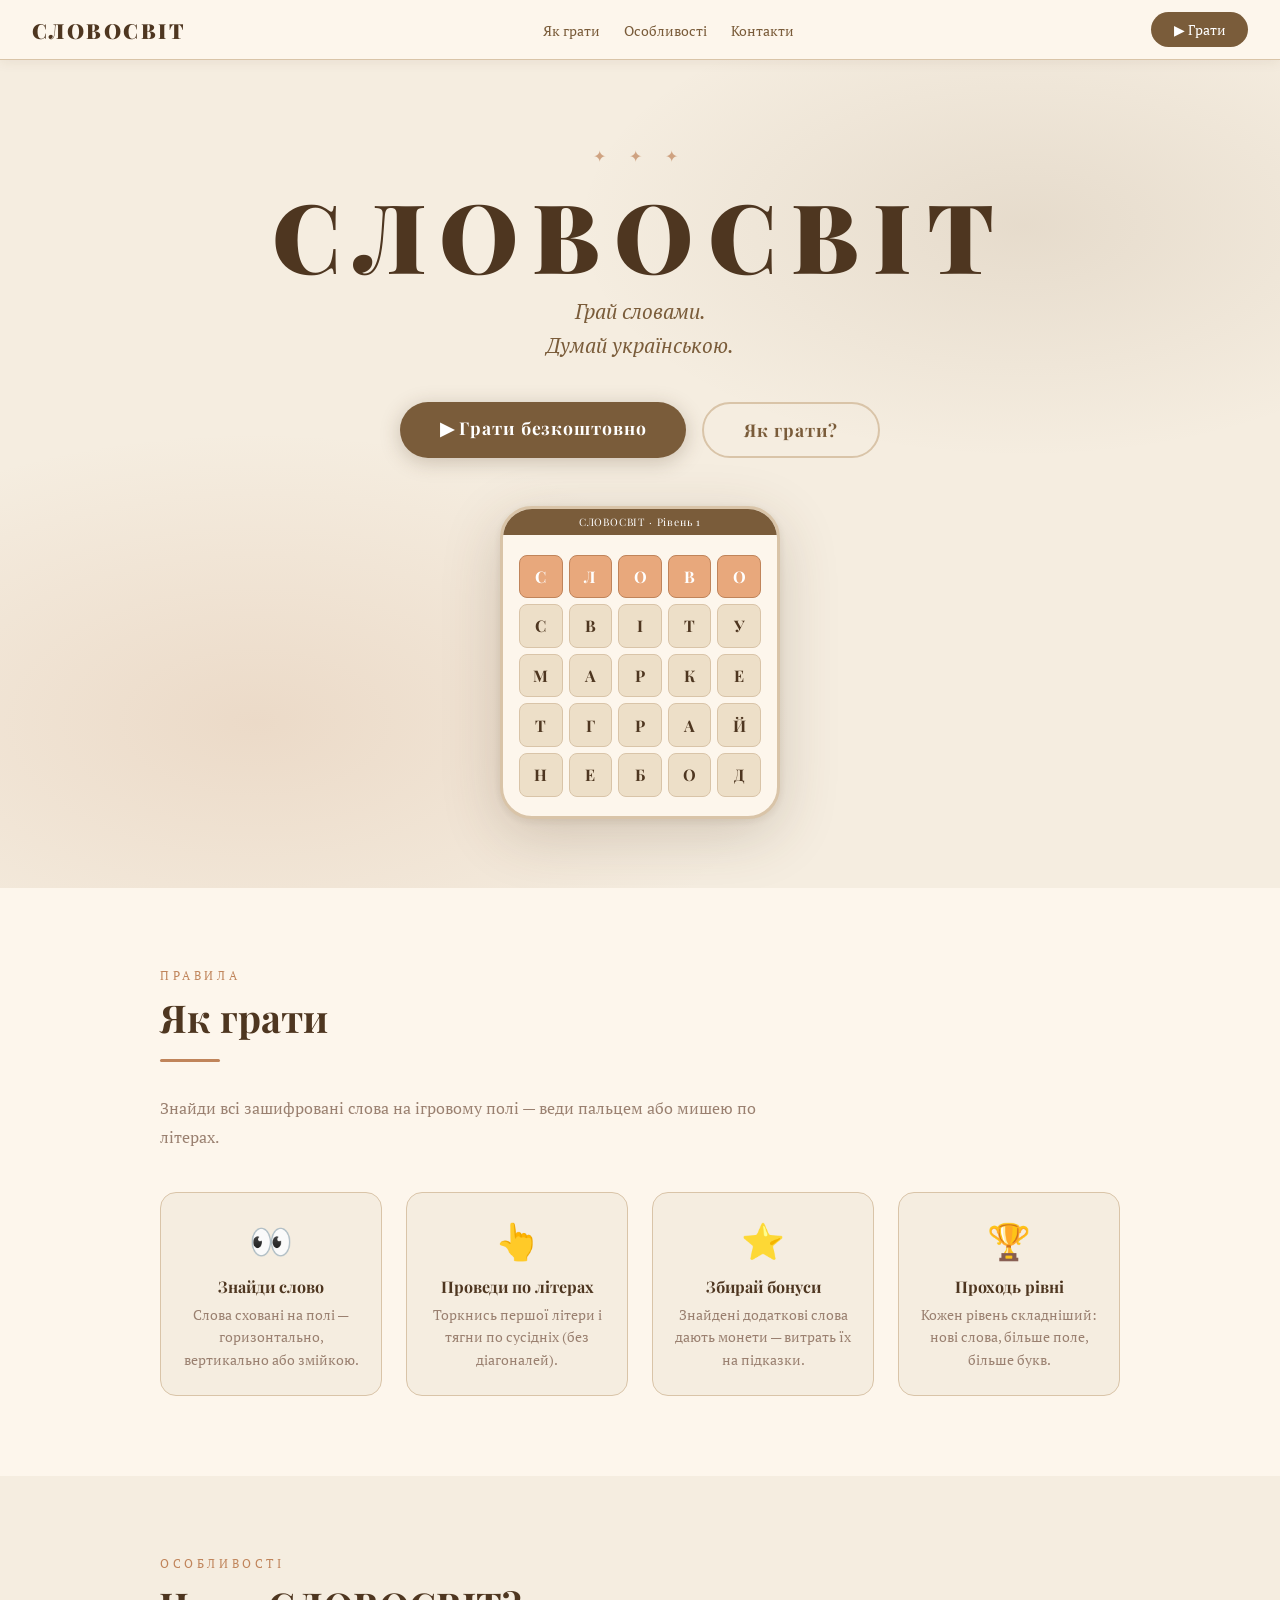
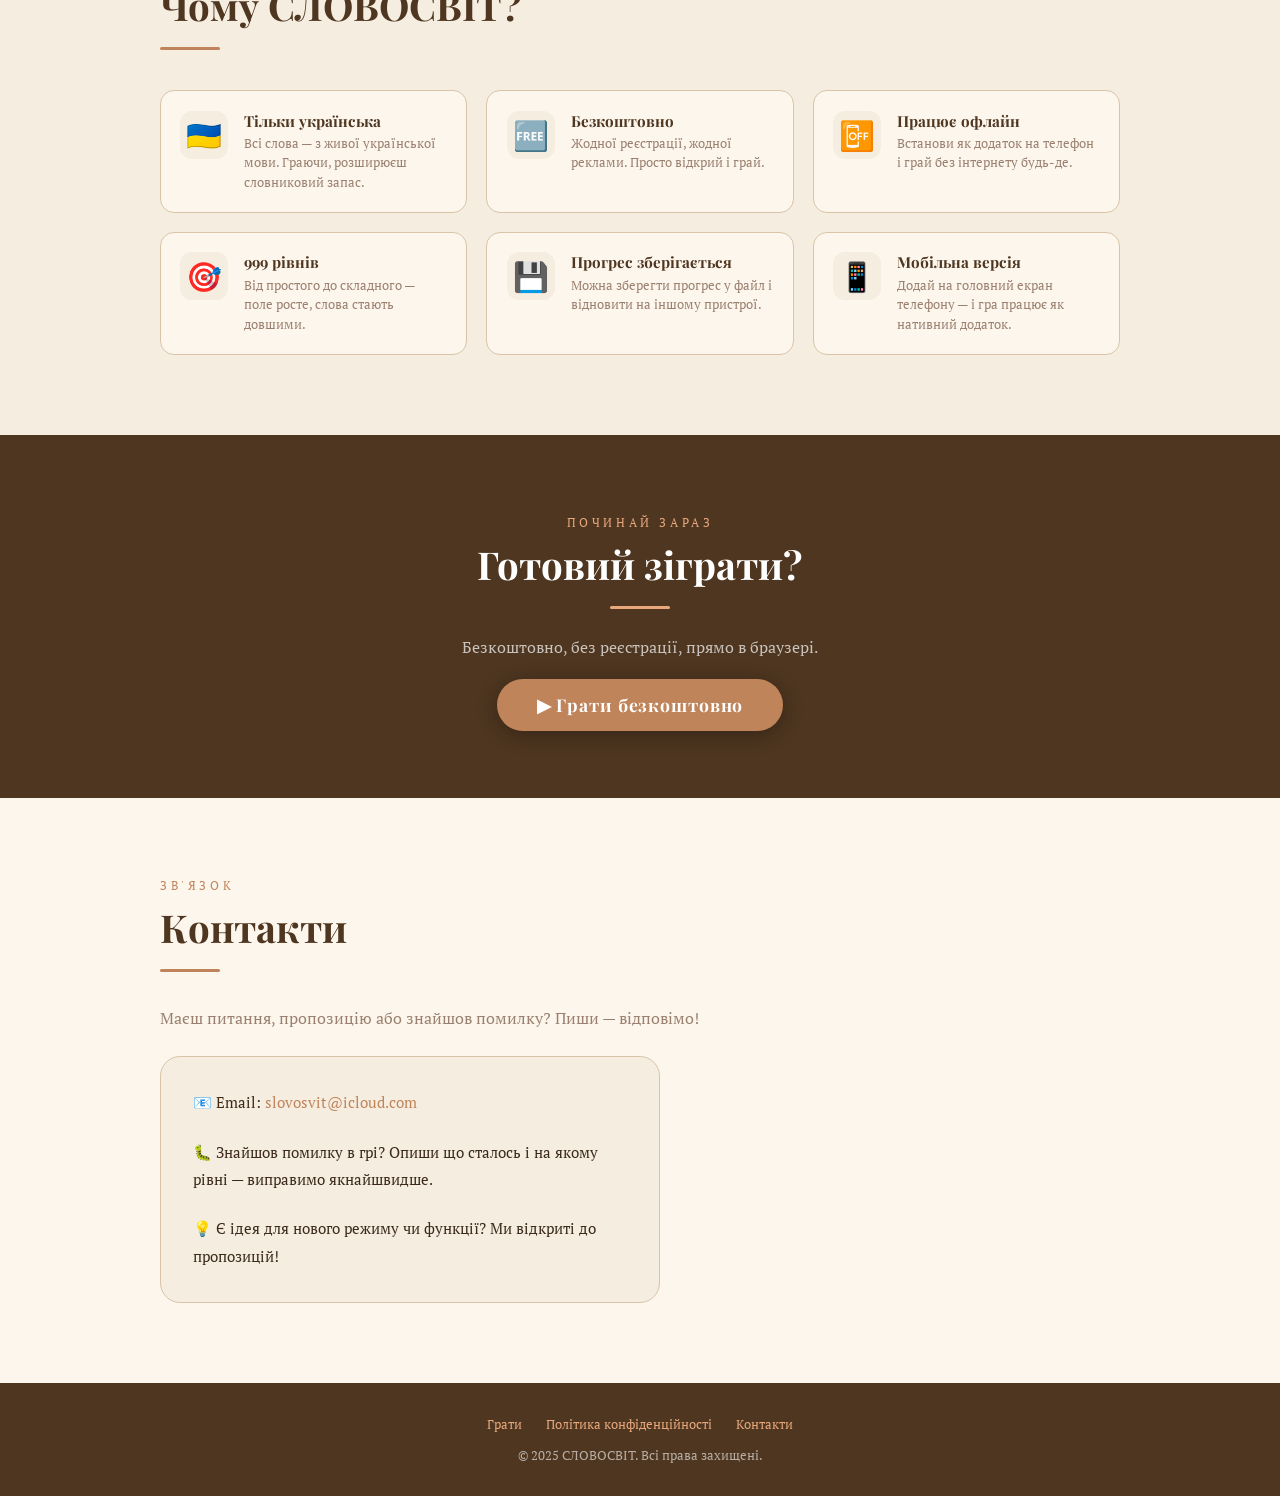
==== commit 6dda3604: "Prepare Slovosvit site for GitHub Pages" ====
--- a/index.html
+++ b/index.html
@@ -6,33 +6,34 @@
   <title>СЛОВОСВІТ — гра з пошуку слів українською</title>
   <meta name="description" content="СЛОВОСВІТ — безкоштовна гра з пошуку українських слів. Грай у браузері, без реєстрації.">
   <meta property="og:title" content="СЛОВОСВІТ — українська гра слів">
-  <meta property="og:description" content="Безкоштовна гра пошуку українських слів у браузері">
-  <meta property="og:image" content="https://slovograi.github.io/icon-512.png">
-  <meta property="og:type" content="website">
-  <meta property="og:url" content="https://slovograi.github.io">
+<meta property="og:description" content="Безкоштовна гра пошуку українських слів у браузері">
+<meta property="og:image" content="https://bdry7974ry-code.github.io/icon-512-v2.png">
+<meta property="og:type" content="website">
+<meta property="og:url" content="https://bdry7974ry-code.github.io/">
   <link rel="icon" href="icon-192-v2.png">
-  <link rel="apple-touch-icon" href="icon-512.png">
-  <link rel="canonical" href="https://slovograi.github.io/">
+<link rel="apple-touch-icon" href="icon-512-v2.png">
+<link rel="canonical" href="https://bdry7974ry-code.github.io/">
+<link rel="preconnect" href="https://fonts.gstatic.com" crossorigin>
   <link rel="preconnect" href="https://fonts.googleapis.com">
-  <link rel="preconnect" href="https://fonts.gstatic.com" crossorigin>
   <link rel="stylesheet" href="https://fonts.googleapis.com/css2?family=Playfair+Display:wght@400;700;900&family=PT+Serif:ital,wght@0,400;0,700;1,400&display=swap">
   <style>
-    /* ── Змінні ── */
     :root {
-      --bg:       #f5ede0;
-      --card:     #fdf6ec;
-      --brown:    #7a5c3a;
-      --brown-dk: #4e3620;
-      --accent:   #c0845a;
-      --accent2:  #e8a87c;
-      --text:     #3b2a1a;
-      --muted:    #9a8070;
-      --border:   #d9c4a8;
-      --green:    #6a9e6a;
+      --bg:        #f5ede0;
+      --card:      #fdf6ec;
+      --brown:     #7a5c3a;
+      --brown-dk:  #4e3620;
+      --accent:    #c0845a;
+      --accent2:   #e8a87c;
+      --text:      #3b2a1a;
+      --muted:     #9a8070;
+      --border:    #d9c4a8;
+      --green:     #6a9e6a;
     }
 
     *, *::before, *::after { box-sizing: border-box; margin: 0; padding: 0; }
+
     html { scroll-behavior: smooth; }
+
     body {
       background: var(--bg);
       font-family: 'PT Serif', Georgia, serif;
@@ -40,33 +41,36 @@
       overflow-x: hidden;
     }
 
-    /* ── Навігація ── */
+    /* ── NAV ── */
     nav {
       position: sticky; top: 0; z-index: 100;
       background: var(--card);
       border-bottom: 1px solid var(--border);
       display: flex; align-items: center; justify-content: space-between;
-      padding: .75rem 2rem;
-      box-shadow: 0 2px 12px rgba(90,60,30,.08);
+      padding: 0.75rem 2rem;
+      box-shadow: 0 2px 12px rgba(90,60,30,0.08);
     }
     .nav-logo {
       font-family: 'Playfair Display', serif;
       font-weight: 900; font-size: 1.3rem;
-      color: var(--brown-dk); letter-spacing: .12em;
+      color: var(--brown-dk); letter-spacing: 0.12em;
       text-decoration: none;
     }
     .nav-links { display: flex; gap: 1.5rem; list-style: none; }
-    .nav-links a { font-size: .9rem; color: var(--brown); text-decoration: none; transition: color .2s; }
+    .nav-links a {
+      font-size: 0.9rem; color: var(--brown);
+      text-decoration: none; transition: color .2s;
+    }
     .nav-links a:hover { color: var(--accent); }
     .nav-play {
       background: var(--brown); color: #fff;
-      padding: .5rem 1.4rem; border-radius: 50px;
-      font-family: 'PT Serif', serif; font-size: .9rem;
+      padding: 0.5rem 1.4rem; border-radius: 50px;
+      font-family: 'PT Serif', serif; font-size: 0.9rem;
       text-decoration: none; transition: background .2s;
     }
     .nav-play:hover { background: var(--brown-dk); }
 
-    /* ── Герой ── */
+    /* ── HERO ── */
     .hero {
       min-height: 92vh;
       display: flex; flex-direction: column;
@@ -83,7 +87,10 @@
         radial-gradient(ellipse 50% 40% at 80% 20%, rgba(122,92,58,.12) 0%, transparent 70%);
       pointer-events: none;
     }
-    .hero-ornament { font-size: 1rem; letter-spacing: .6rem; color: var(--accent); opacity: .7; margin-bottom: 1.2rem; }
+    .hero-ornament {
+      font-size: 1rem; letter-spacing: .6rem;
+      color: var(--accent); opacity: .7; margin-bottom: 1.2rem;
+    }
     .hero h1 {
       font-family: 'Playfair Display', serif;
       font-size: clamp(3rem, 10vw, 6rem);
@@ -91,14 +98,20 @@
       letter-spacing: .15em; line-height: 1;
       margin-bottom: .8rem;
     }
-    .hero-sub { font-size: clamp(1rem, 3vw, 1.3rem); color: var(--brown); font-style: italic; margin-bottom: 2.5rem; line-height: 1.6; }
-    .hero-btns { display: flex; gap: 1rem; flex-wrap: wrap; justify-content: center; }
-
-    /* ── Кнопки ── */
+    .hero-sub {
+      font-size: clamp(1rem, 3vw, 1.3rem);
+      color: var(--brown); font-style: italic;
+      margin-bottom: 2.5rem; line-height: 1.6;
+    }
+    .hero-btns {
+      display: flex; gap: 1rem; flex-wrap: wrap;
+      justify-content: center;
+    }
     .btn-primary {
       background: var(--brown); color: #fff;
       padding: .9rem 2.5rem; border-radius: 50px;
-      font-family: 'Playfair Display', serif; font-size: 1.1rem; font-weight: 700;
+      font-family: 'Playfair Display', serif;
+      font-size: 1.1rem; font-weight: 700;
       text-decoration: none; letter-spacing: .05em;
       box-shadow: 0 4px 20px rgba(78,54,32,.25);
       transition: background .2s, transform .15s;
@@ -107,14 +120,15 @@
     .btn-ghost {
       background: transparent; color: var(--brown);
       padding: .9rem 2.5rem; border-radius: 50px;
-      font-family: 'Playfair Display', serif; font-size: 1.1rem; font-weight: 700;
+      font-family: 'Playfair Display', serif;
+      font-size: 1.1rem; font-weight: 700;
       text-decoration: none; letter-spacing: .05em;
       border: 2px solid var(--border);
       transition: border-color .2s, color .2s, transform .15s;
     }
     .btn-ghost:hover { border-color: var(--accent); color: var(--accent); transform: translateY(-2px); }
 
-    /* ── Макет телефону ── */
+    /* Fake phone mockup */
     .phone-mockup {
       margin-top: 3rem;
       width: min(280px, 75vw);
@@ -123,12 +137,7 @@
       border: 3px solid var(--border);
       box-shadow: 0 16px 60px rgba(78,54,32,.2), 0 2px 8px rgba(78,54,32,.1);
       overflow: hidden;
-    }
-    .phone-bar {
-      background: var(--brown); color: #fff;
-      font-size: .65rem; letter-spacing: .08em;
-      text-align: center; padding: .4rem;
-      font-family: 'Playfair Display', serif;
+      position: relative;
     }
     .phone-screen {
       padding: 1.2rem 1rem;
@@ -136,11 +145,18 @@
       grid-template-columns: repeat(5, 1fr);
       gap: 6px;
     }
+    .phone-bar {
+      background: var(--brown); color: #fff;
+      font-size: .65rem; letter-spacing: .08em;
+      text-align: center; padding: .4rem;
+      font-family: 'Playfair Display', serif;
+    }
     .cell {
       aspect-ratio: 1;
       border-radius: 8px;
       display: flex; align-items: center; justify-content: center;
-      font-family: 'Playfair Display', serif; font-weight: 700; font-size: 1rem;
+      font-family: 'Playfair Display', serif;
+      font-weight: 700; font-size: 1rem;
       color: var(--brown-dk);
       background: #eddfc8;
       border: 1.5px solid var(--border);
@@ -149,32 +165,62 @@
     .cell.lit  { background: var(--accent2); border-color: var(--accent); color: #fff; }
     .cell.done { background: var(--green);   border-color: #4a7a4a;       color: #fff; }
 
-    /* ── Секції ── */
+    /* ── SECTION BASE ── */
     section { padding: 5rem 1.5rem; }
     .section-inner { max-width: 960px; margin: 0 auto; }
-    .section-label { font-size: .75rem; letter-spacing: .3em; text-transform: uppercase; color: var(--accent); margin-bottom: .5rem; }
-    .section-title { font-family: 'Playfair Display', serif; font-size: clamp(1.6rem, 4vw, 2.4rem); color: var(--brown-dk); margin-bottom: 1rem; }
-    .section-desc  { font-size: 1rem; color: var(--muted); line-height: 1.8; max-width: 600px; }
-    .ornament-line { width: 60px; height: 3px; background: var(--accent); border-radius: 2px; margin: 1rem 0 2rem; }
-
-    /* ── Як грати ── */
+    .section-label {
+      font-size: .75rem; letter-spacing: .3em; text-transform: uppercase;
+      color: var(--accent); margin-bottom: .5rem;
+    }
+    .section-title {
+      font-family: 'Playfair Display', serif;
+      font-size: clamp(1.6rem, 4vw, 2.4rem);
+      color: var(--brown-dk); margin-bottom: 1rem;
+    }
+    .section-desc {
+      font-size: 1rem; color: var(--muted);
+      line-height: 1.8; max-width: 600px;
+    }
+    .ornament-line {
+      width: 60px; height: 3px;
+      background: var(--accent); border-radius: 2px;
+      margin: 1rem 0 2rem;
+    }
+
+    /* ── HOW TO PLAY ── */
     #how { background: var(--card); }
-    .steps { display: grid; grid-template-columns: repeat(auto-fit, minmax(200px, 1fr)); gap: 1.5rem; margin-top: 2.5rem; }
+    .steps {
+      display: grid;
+      grid-template-columns: repeat(auto-fit, minmax(200px, 1fr));
+      gap: 1.5rem; margin-top: 2.5rem;
+    }
     .step {
-      background: var(--bg); border: 1px solid var(--border); border-radius: 16px;
-      padding: 1.5rem 1.2rem; text-align: center;
+      background: var(--bg);
+      border: 1px solid var(--border);
+      border-radius: 16px;
+      padding: 1.5rem 1.2rem;
+      text-align: center;
       transition: transform .2s, box-shadow .2s;
     }
     .step:hover { transform: translateY(-4px); box-shadow: 0 8px 24px rgba(90,60,30,.1); }
     .step-icon { font-size: 2.2rem; margin-bottom: .8rem; }
-    .step h3 { font-family: 'Playfair Display', serif; font-size: 1rem; color: var(--brown-dk); margin-bottom: .4rem; }
-    .step p  { font-size: .88rem; color: var(--muted); line-height: 1.6; }
-
-    /* ── Особливості ── */
-    .features { display: grid; grid-template-columns: repeat(auto-fit, minmax(240px, 1fr)); gap: 1.2rem; margin-top: 2.5rem; }
+    .step h3 {
+      font-family: 'Playfair Display', serif;
+      font-size: 1rem; color: var(--brown-dk);
+      margin-bottom: .4rem;
+    }
+    .step p { font-size: .88rem; color: var(--muted); line-height: 1.6; }
+
+    /* ── FEATURES ── */
+    .features {
+      display: grid;
+      grid-template-columns: repeat(auto-fit, minmax(240px, 1fr));
+      gap: 1.2rem; margin-top: 2.5rem;
+    }
     .feature {
       display: flex; gap: 1rem; align-items: flex-start;
-      background: var(--card); border: 1px solid var(--border);
+      background: var(--card);
+      border: 1px solid var(--border);
       border-radius: 14px; padding: 1.2rem;
     }
     .feature-icon {
@@ -182,59 +228,72 @@
       background: var(--bg); width: 48px; height: 48px;
       border-radius: 12px; display: flex; align-items: center; justify-content: center;
     }
-    .feature h3 { font-family: 'Playfair Display', serif; font-size: .95rem; color: var(--brown-dk); margin-bottom: .2rem; }
-    .feature p  { font-size: .82rem; color: var(--muted); line-height: 1.5; }
+    .feature h3 {
+      font-family: 'Playfair Display', serif;
+      font-size: .95rem; color: var(--brown-dk);
+      margin-bottom: .2rem;
+    }
+    .feature p { font-size: .82rem; color: var(--muted); line-height: 1.5; }
 
     /* ── CTA ── */
-    #cta { background: var(--brown-dk); text-align: center; color: #fff; }
-    #cta .section-label  { color: var(--accent2); }
-    #cta .section-title  { color: #fff; }
-    #cta .section-desc   { color: rgba(255,255,255,.7); margin: 0 auto 2rem; }
-    #cta .btn-primary    { background: var(--accent); box-shadow: 0 4px 20px rgba(0,0,0,.3); }
+    #cta {
+      background: var(--brown-dk);
+      text-align: center; color: #fff;
+    }
+    #cta .section-label { color: var(--accent2); }
+    #cta .section-title { color: #fff; }
+    #cta .section-desc  { color: rgba(255,255,255,.7); margin: 0 auto 2rem; }
+    #cta .btn-primary   { background: var(--accent); box-shadow: 0 4px 20px rgba(0,0,0,.3); }
     #cta .btn-primary:hover { background: var(--accent2); }
-    #cta .ornament-line  { background: var(--accent2); margin: 1rem auto 1.5rem; }
-
-    /* ── Контакти ── */
+    #cta .ornament-line { background: var(--accent2); }
+
+    /* ── CONTACT ── */
     #contact { background: var(--card); }
     .contact-card {
-      background: var(--bg); border: 1px solid var(--border);
-      border-radius: 20px; padding: 2rem; max-width: 500px;
-    }
-    .contact-card p { font-size: .95rem; line-height: 1.8; color: var(--text); margin-bottom: 1rem; }
-    .contact-card p:last-child { margin-bottom: 0; }
+      background: var(--bg);
+      border: 1px solid var(--border);
+      border-radius: 20px; padding: 2rem;
+      max-width: 500px;
+    }
+    .contact-card p { font-size: .95rem; line-height: 1.8; color: var(--text); }
     .contact-card a { color: var(--accent); text-decoration: none; }
     .contact-card a:hover { text-decoration: underline; }
 
-    /* ── Футер ── */
+    /* ── FOOTER ── */
     footer {
-      background: var(--brown-dk); color: rgba(255,255,255,.6);
-      text-align: center; padding: 2rem 1rem; font-size: .82rem;
+      background: var(--brown-dk);
+      color: rgba(255,255,255,.6);
+      text-align: center;
+      padding: 2rem 1rem;
+      font-size: .82rem;
     }
     footer a { color: var(--accent2); text-decoration: none; }
     footer a:hover { text-decoration: underline; }
-    .footer-links { display: flex; gap: 1.5rem; justify-content: center; margin-bottom: .8rem; flex-wrap: wrap; }
-
-    /* ── Адаптив ── */
+    footer .footer-links { display: flex; gap: 1.5rem; justify-content: center; margin-bottom: .8rem; flex-wrap: wrap; }
+
+    /* ── RESPONSIVE ── */
     @media (max-width: 600px) {
       nav { padding: .6rem 1rem; }
       .nav-links { display: none; }
       .hero { padding: 3rem 1rem 2rem; }
     }
 
-    /* ── Анімації ── */
+    /* ── ANIMATION ── */
     @keyframes fadeUp {
       from { opacity: 0; transform: translateY(24px); }
       to   { opacity: 1; transform: translateY(0); }
     }
-    .hero h1       { animation: fadeUp .7s ease both; }
-    .hero-sub      { animation: fadeUp .7s .15s ease both; }
-    .hero-btns     { animation: fadeUp .7s .28s ease both; }
-    .phone-mockup  { animation: fadeUp .7s .4s ease both; }
+    .hero h1, .hero-sub, .hero-btns, .phone-mockup {
+      animation: fadeUp .7s ease both;
+    }
+    .hero-sub    { animation-delay: .15s; }
+    .hero-btns   { animation-delay: .28s; }
+    .phone-mockup{ animation-delay: .4s; }
   </style>
 </head>
 <body>
 
-<!-- Навігація -->
+<!-- NAV -->
 <nav>
   <a class="nav-logo" href="#">СЛОВОСВІТ</a>
   <ul class="nav-links">
@@ -245,28 +304,37 @@
   <a class="nav-play" href="./game.html">▶ Грати</a>
 </nav>
 
-<!-- Герой -->
+<!-- HERO -->
 <section class="hero">
   <div class="hero-ornament">✦ ✦ ✦</div>
   <h1>СЛОВОСВІТ</h1>
-  <p class="hero-sub">Грай словами.<br>Думай українською.</p>
+  <p class="hero-sub">
+    Грай словами.<br>Думай українською.
+  </p>
   <div class="hero-btns">
-    <a class="btn-primary" href="./game.html">▶ Грати безкоштовно</a>
+    <a class="btn-primary" href="./game.html">
+▶ Грати безкоштовно
+</a>
     <a class="btn-ghost" href="#how">Як грати?</a>
   </div>
+
+  <!-- Phone mockup with animated grid -->
   <div class="phone-mockup">
     <div class="phone-bar">СЛОВОСВІТ · Рівень 1</div>
-    <div class="phone-screen" id="demoGrid"></div>
+    <div class="phone-screen" id="demoGrid">
+      <!-- filled by JS -->
+    </div>
   </div>
 </section>
 
-<!-- Як грати -->
+<!-- HOW TO PLAY -->
 <section id="how">
   <div class="section-inner">
     <div class="section-label">Правила</div>
     <h2 class="section-title">Як грати</h2>
     <div class="ornament-line"></div>
     <p class="section-desc">Знайди всі зашифровані слова на ігровому полі — веди пальцем або мишею по літерах.</p>
+
     <div class="steps">
       <div class="step">
         <div class="step-icon">👀</div>
@@ -292,12 +360,13 @@
   </div>
 </section>
 
-<!-- Особливості -->
+<!-- FEATURES -->
 <section id="features">
   <div class="section-inner">
     <div class="section-label">Особливості</div>
     <h2 class="section-title">Чому СЛОВОСВІТ?</h2>
     <div class="ornament-line"></div>
+
     <div class="features">
       <div class="feature">
         <div class="feature-icon">🇺🇦</div>
@@ -350,56 +419,70 @@
   <div class="section-inner">
     <div class="section-label">Починай зараз</div>
     <h2 class="section-title">Готовий зіграти?</h2>
-    <div class="ornament-line"></div>
+    <div class="ornament-line" style="margin: 1rem auto 1.5rem;"></div>
     <p class="section-desc">Безкоштовно, без реєстрації, прямо в браузері.</p>
-    <a class="btn-primary" href="./game.html">▶ Грати безкоштовно</a>
+    <a class="btn-primary" href="./game.html">
+▶ Грати безкоштовно
+</a>
   </div>
 </section>
 
-<!-- Контакти -->
+<!-- CONTACT -->
 <section id="contact">
   <div class="section-inner">
-    <div class="section-label">Звʼязок</div>
+    <div class="section-label">Зв'язок</div>
     <h2 class="section-title">Контакти</h2>
     <div class="ornament-line"></div>
     <p class="section-desc" style="margin-bottom:1.5rem">Маєш питання, пропозицію або знайшов помилку? Пиши — відповімо!</p>
+
     <div class="contact-card">
-      <p>📧 Email: <a href="mailto:slovograi@gmail.com">slovograi@gmail.com</a></p>
+      <p>📧 Email: <a href="mailto:slovosvit@icloud.com">slovosvit@icloud.com</a></p>
+      <br>
       <p>🐛 Знайшов помилку в грі? Опиши що сталось і на якому рівні — виправимо якнайшвидше.</p>
+      <br>
       <p>💡 Є ідея для нового режиму чи функції? Ми відкриті до пропозицій!</p>
     </div>
   </div>
 </section>
 
-<!-- Футер -->
+<!-- FOOTER -->
 <footer>
   <div class="footer-links">
     <a href="./game.html">Грати</a>
     <a href="privacy.html">Політика конфіденційності</a>
-    <a href="mailto:slovograi@gmail.com">Контакти</a>
+    <a href="mailto:slovosvit@icloud.com">Контакти</a>
   </div>
   <div>© 2025 СЛОВОСВІТ. Всі права захищені.</div>
 </footer>
 
 <script>
-  // Демо-сітка у герої
+  // Animate demo grid
   const letters = ['С','Л','О','В','О','С','В','І','Т','У','М','А','Р','К','Е','Т','Г','Р','А','Й','Н','Е','Б','О','Д'];
   const grid = document.getElementById('demoGrid');
-  letters.forEach(l => {
+  letters.forEach((l, i) => {
     const c = document.createElement('div');
     c.className = 'cell';
     c.textContent = l;
     grid.appendChild(c);
   });
 
-  const paths = [[0,1,2,3,4], [5,6,7,8,9], [10,11,12,13,14]];
-  let pathIdx = 0, step = 0, currentLit = [];
+  // Animate a word path: С-Л-О-В-О (indices 0,1,2,3,4)
+  const paths = [
+    [0,1,2,3,4],
+    [5,6,7,8,9],
+    [10,11,12,13,14],
+  ];
+  let pathIdx = 0;
+  let step = 0;
+  let currentLit = [];
 
   function animatePath() {
     const cells = grid.querySelectorAll('.cell');
+    // clear lit
     currentLit.forEach(i => {
-      if (!paths[pathIdx].slice(0, step).includes(i))
+      if (!paths[pathIdx].slice(0, step).includes(i)) {
         cells[i].classList.remove('lit');
+      }
     });
 
     const path = paths[pathIdx];
@@ -409,6 +492,7 @@
       step++;
       setTimeout(animatePath, 350);
     } else {
+      // mark done
       setTimeout(() => {
         path.forEach(i => {
           cells[i].classList.remove('lit');
@@ -417,12 +501,16 @@
         currentLit = [];
         step = 0;
         pathIdx = (pathIdx + 1) % paths.length;
-        setTimeout(animatePath, 900);
-      }, 600);
+        // reset done after pause
+        setTimeout(() => {
+          path.forEach(i => cells[i].classList.remove('done'));
+          setTimeout(animatePath, 400);
+        }, 1200);
+      }, 400);
     }
   }
 
-  setTimeout(animatePath, 800);
+  setTimeout(animatePath, 1000);
 </script>
 
 </body>
